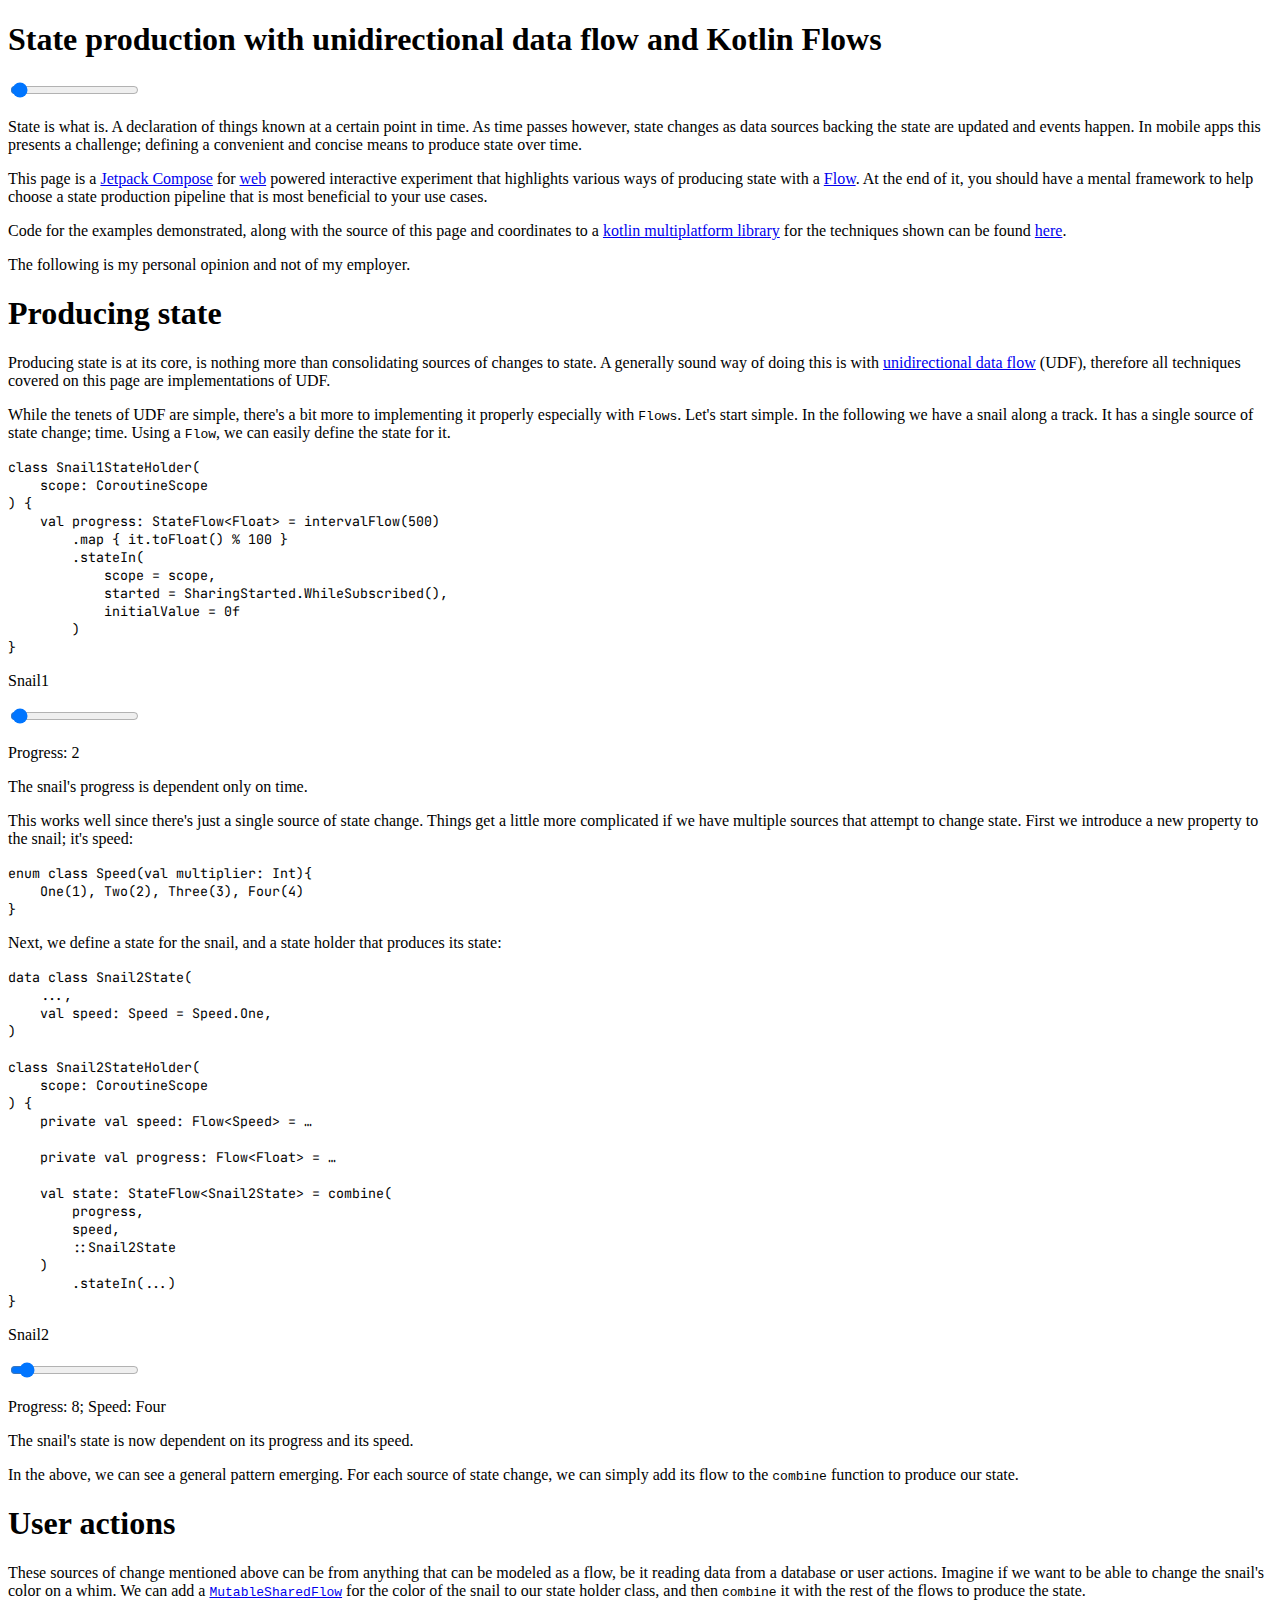
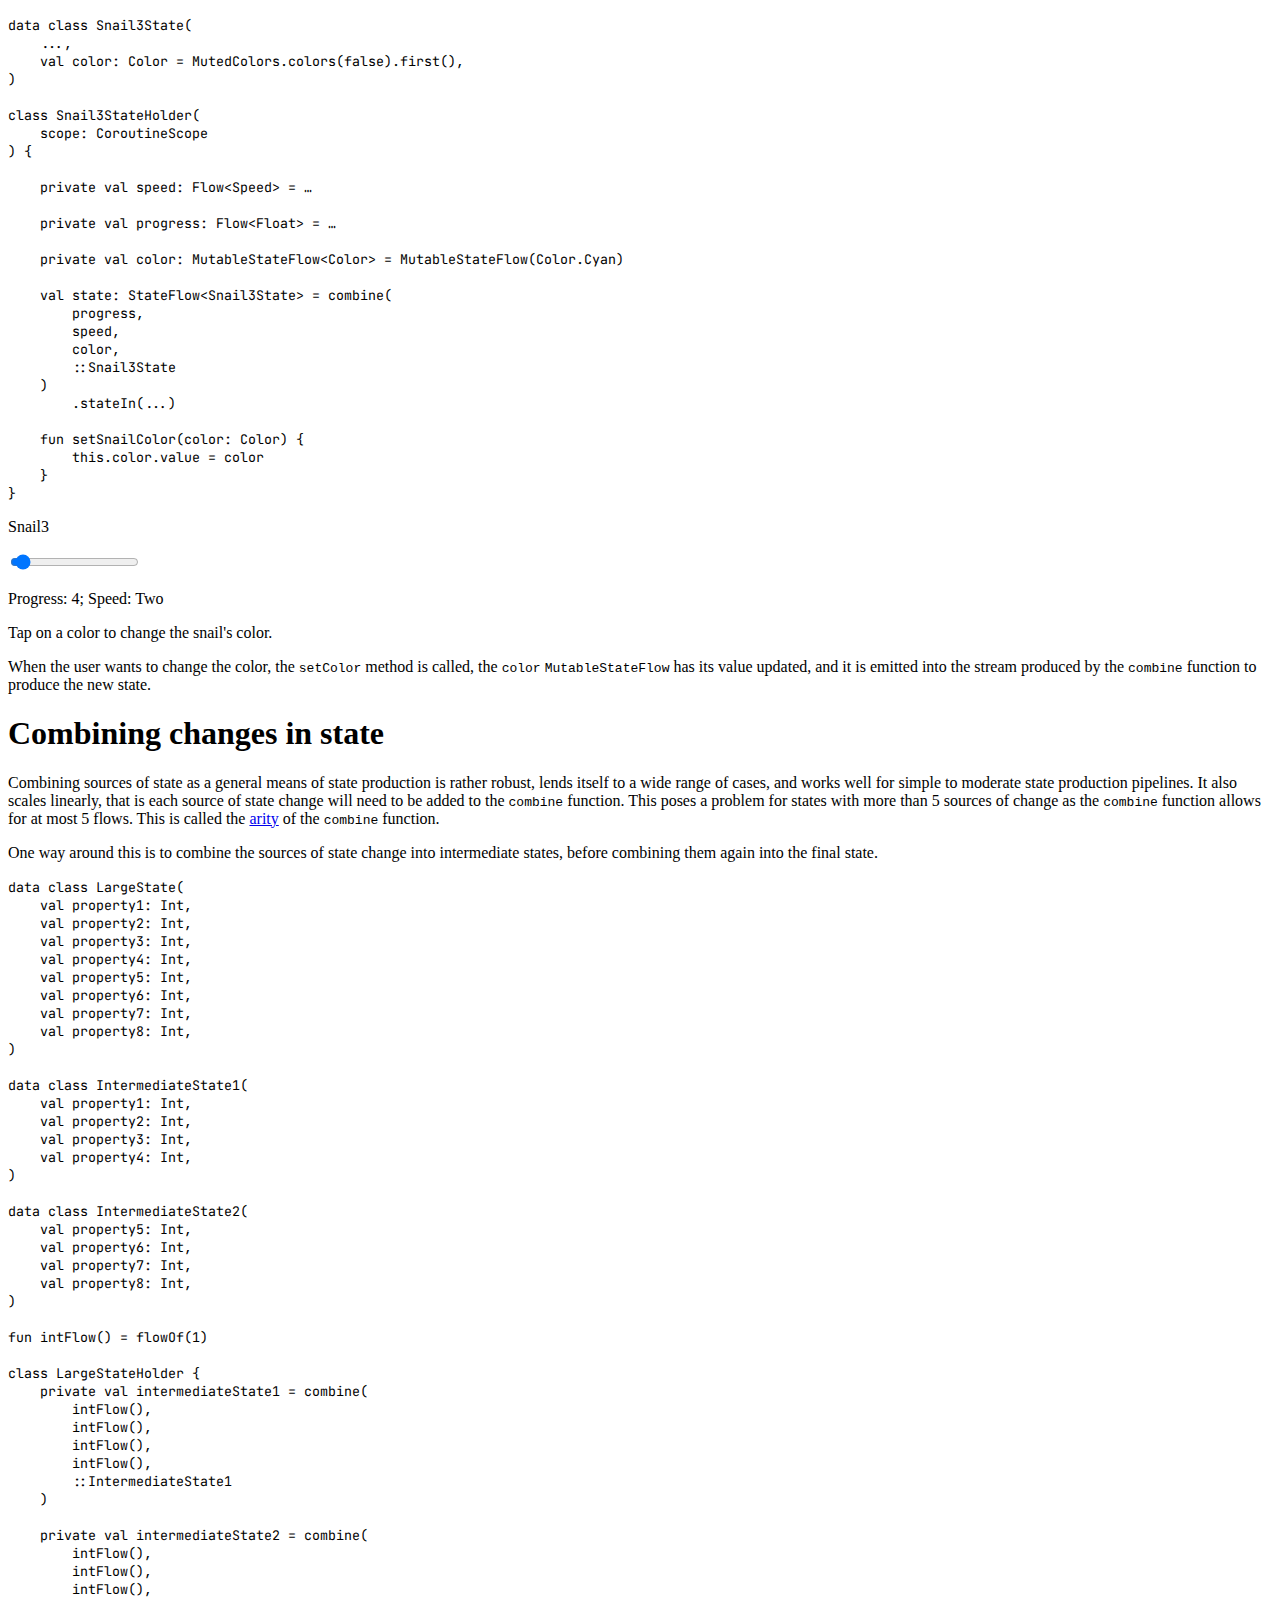
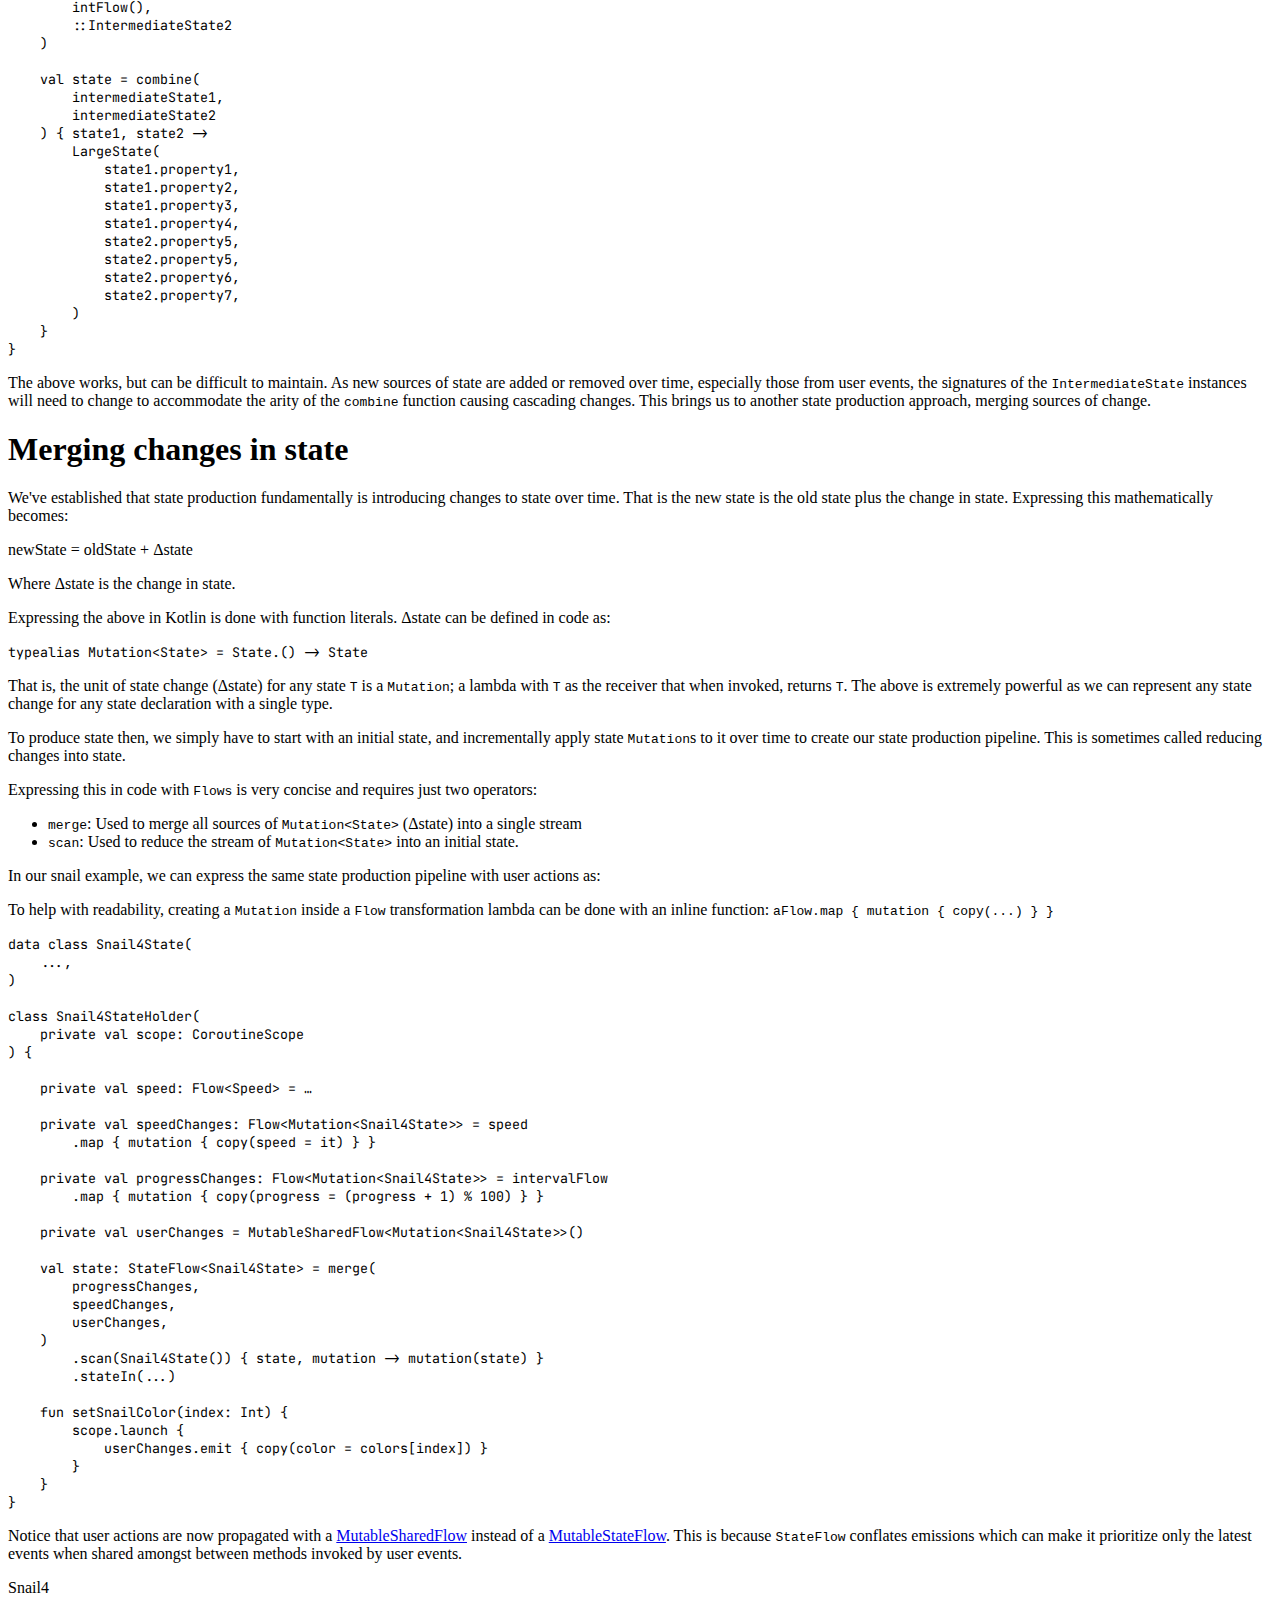
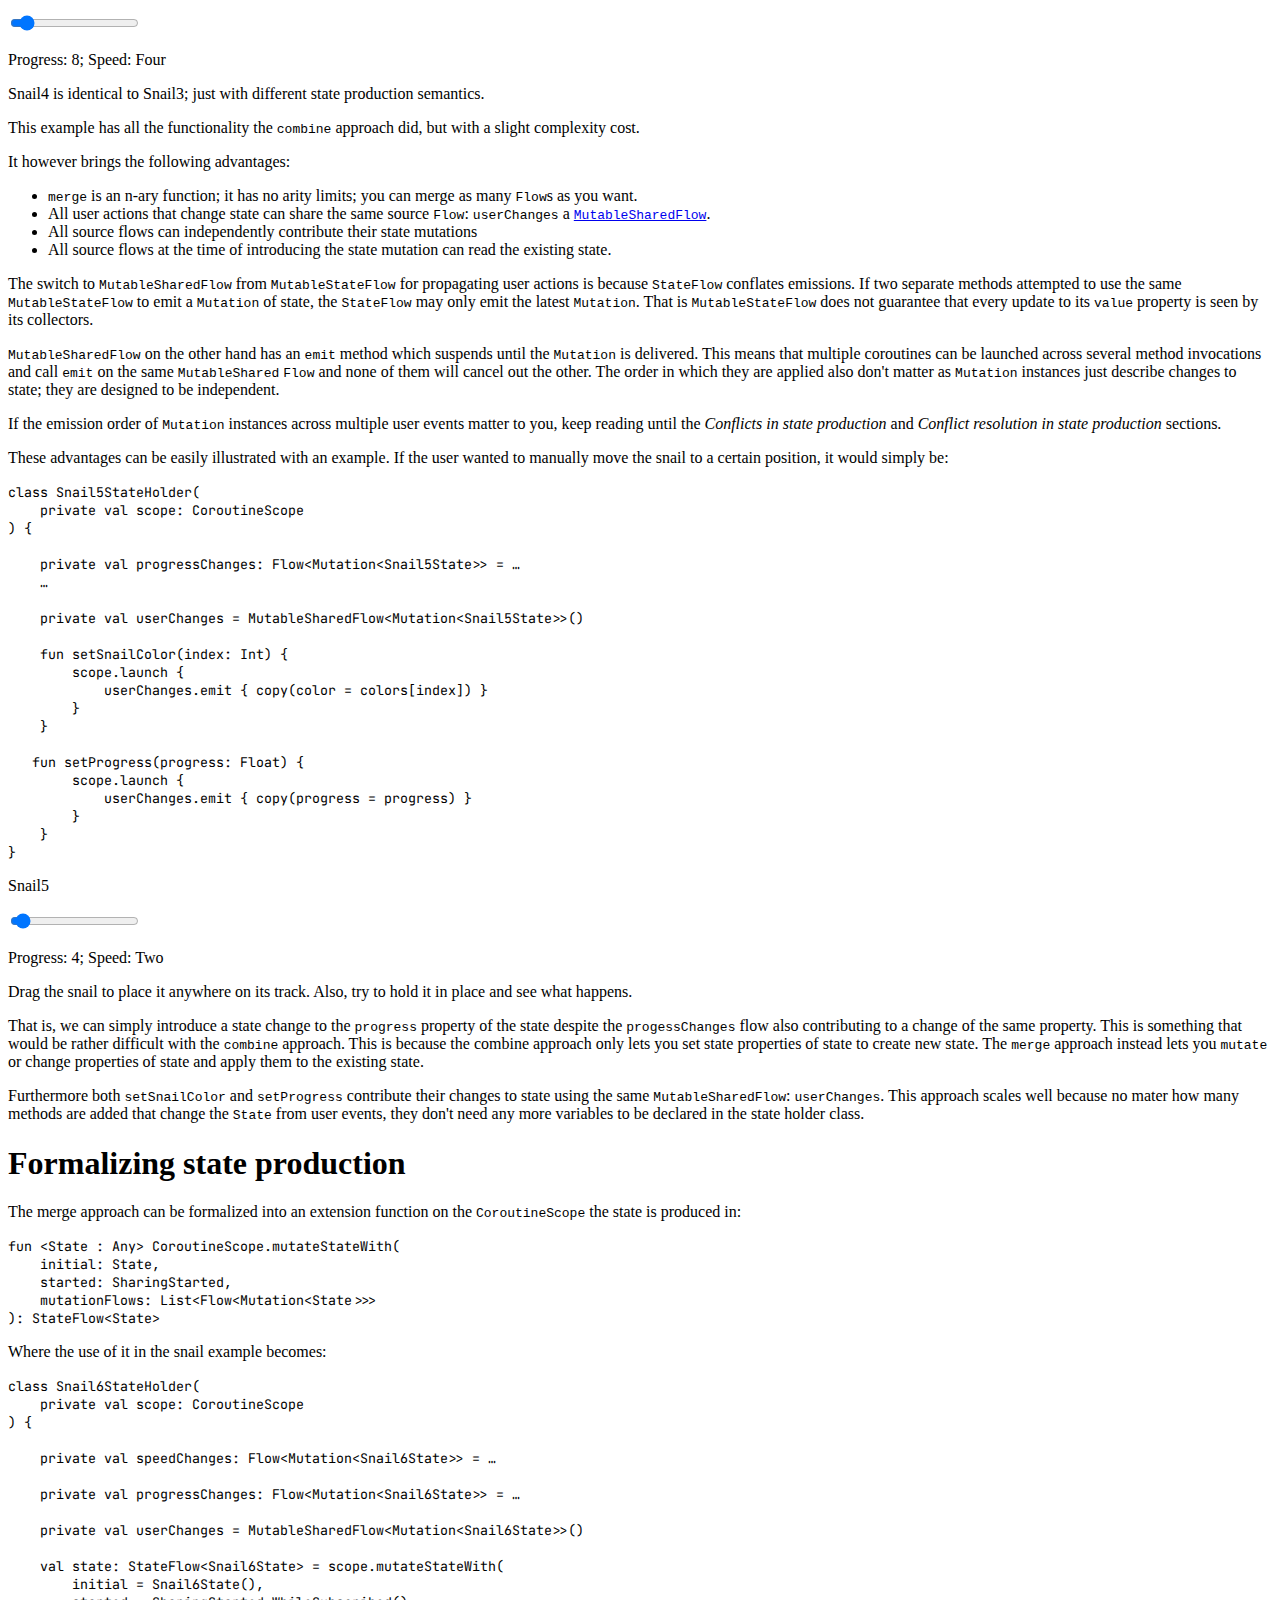
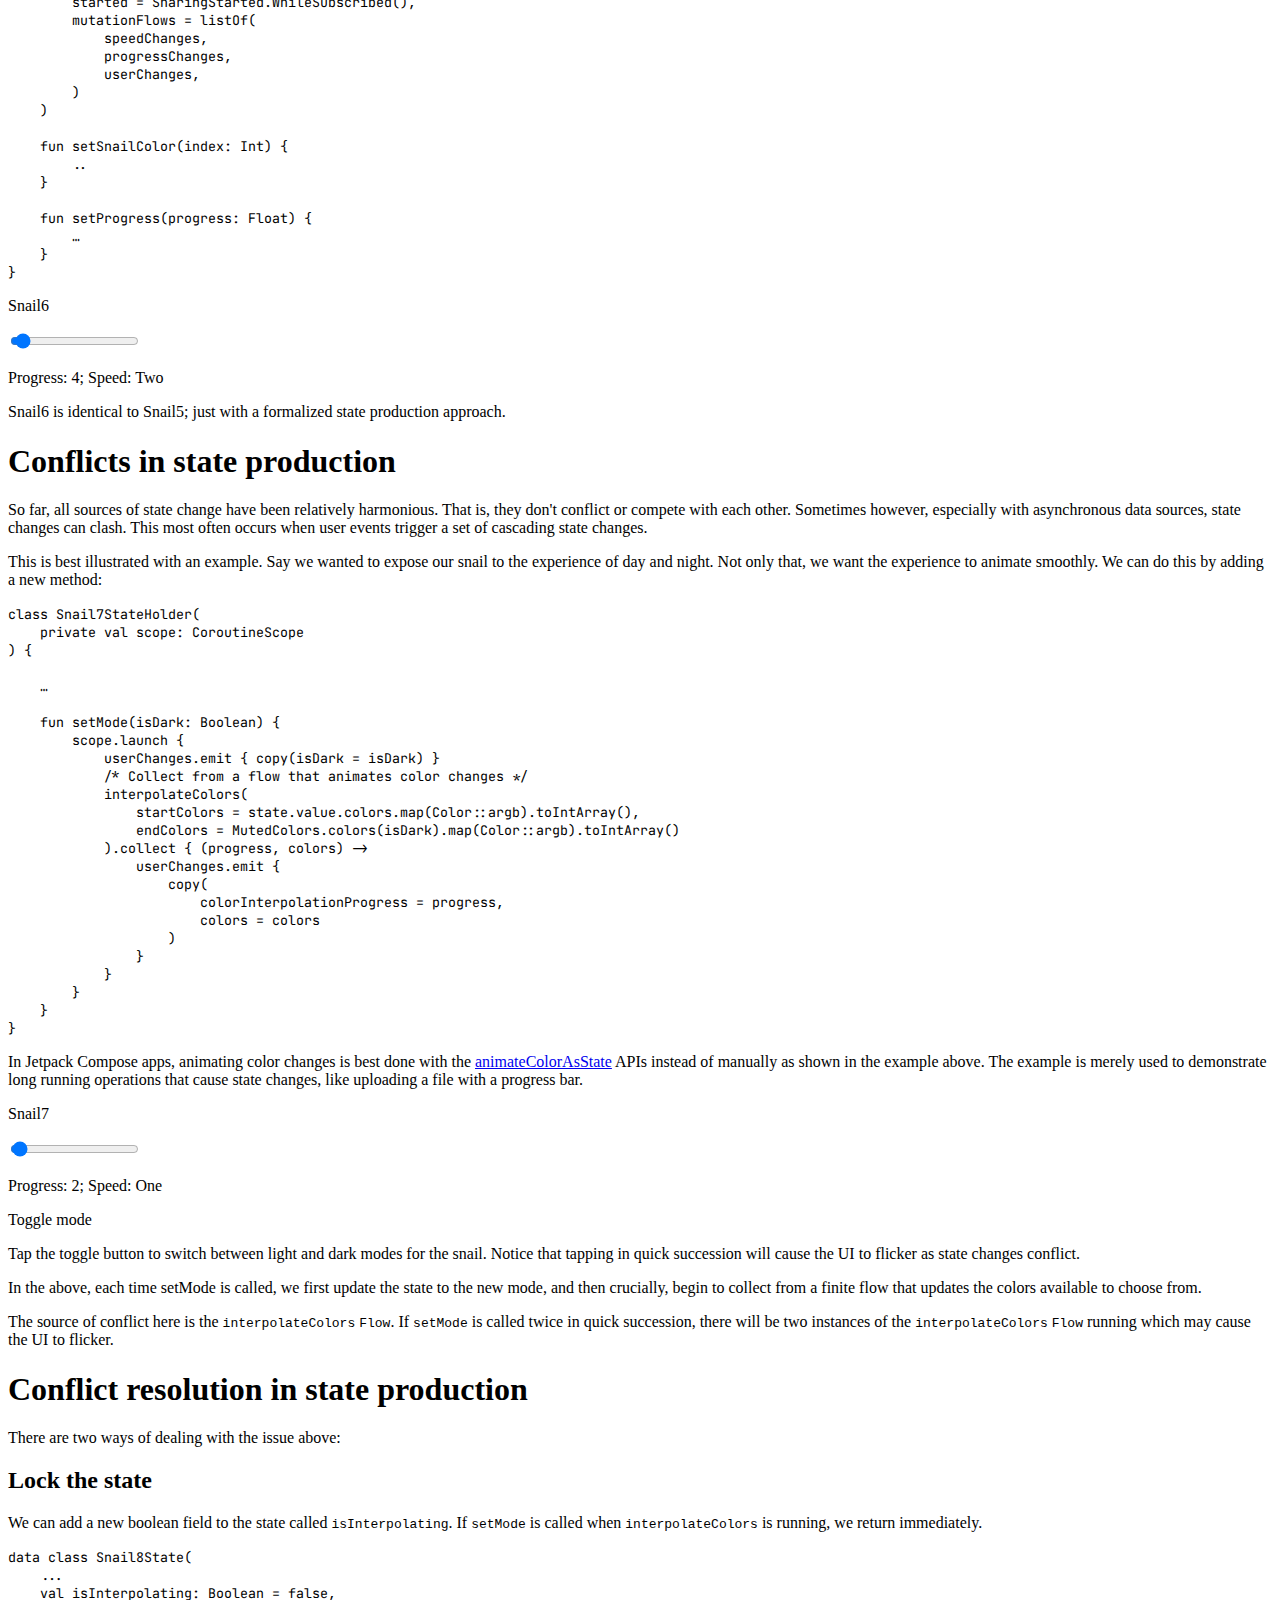
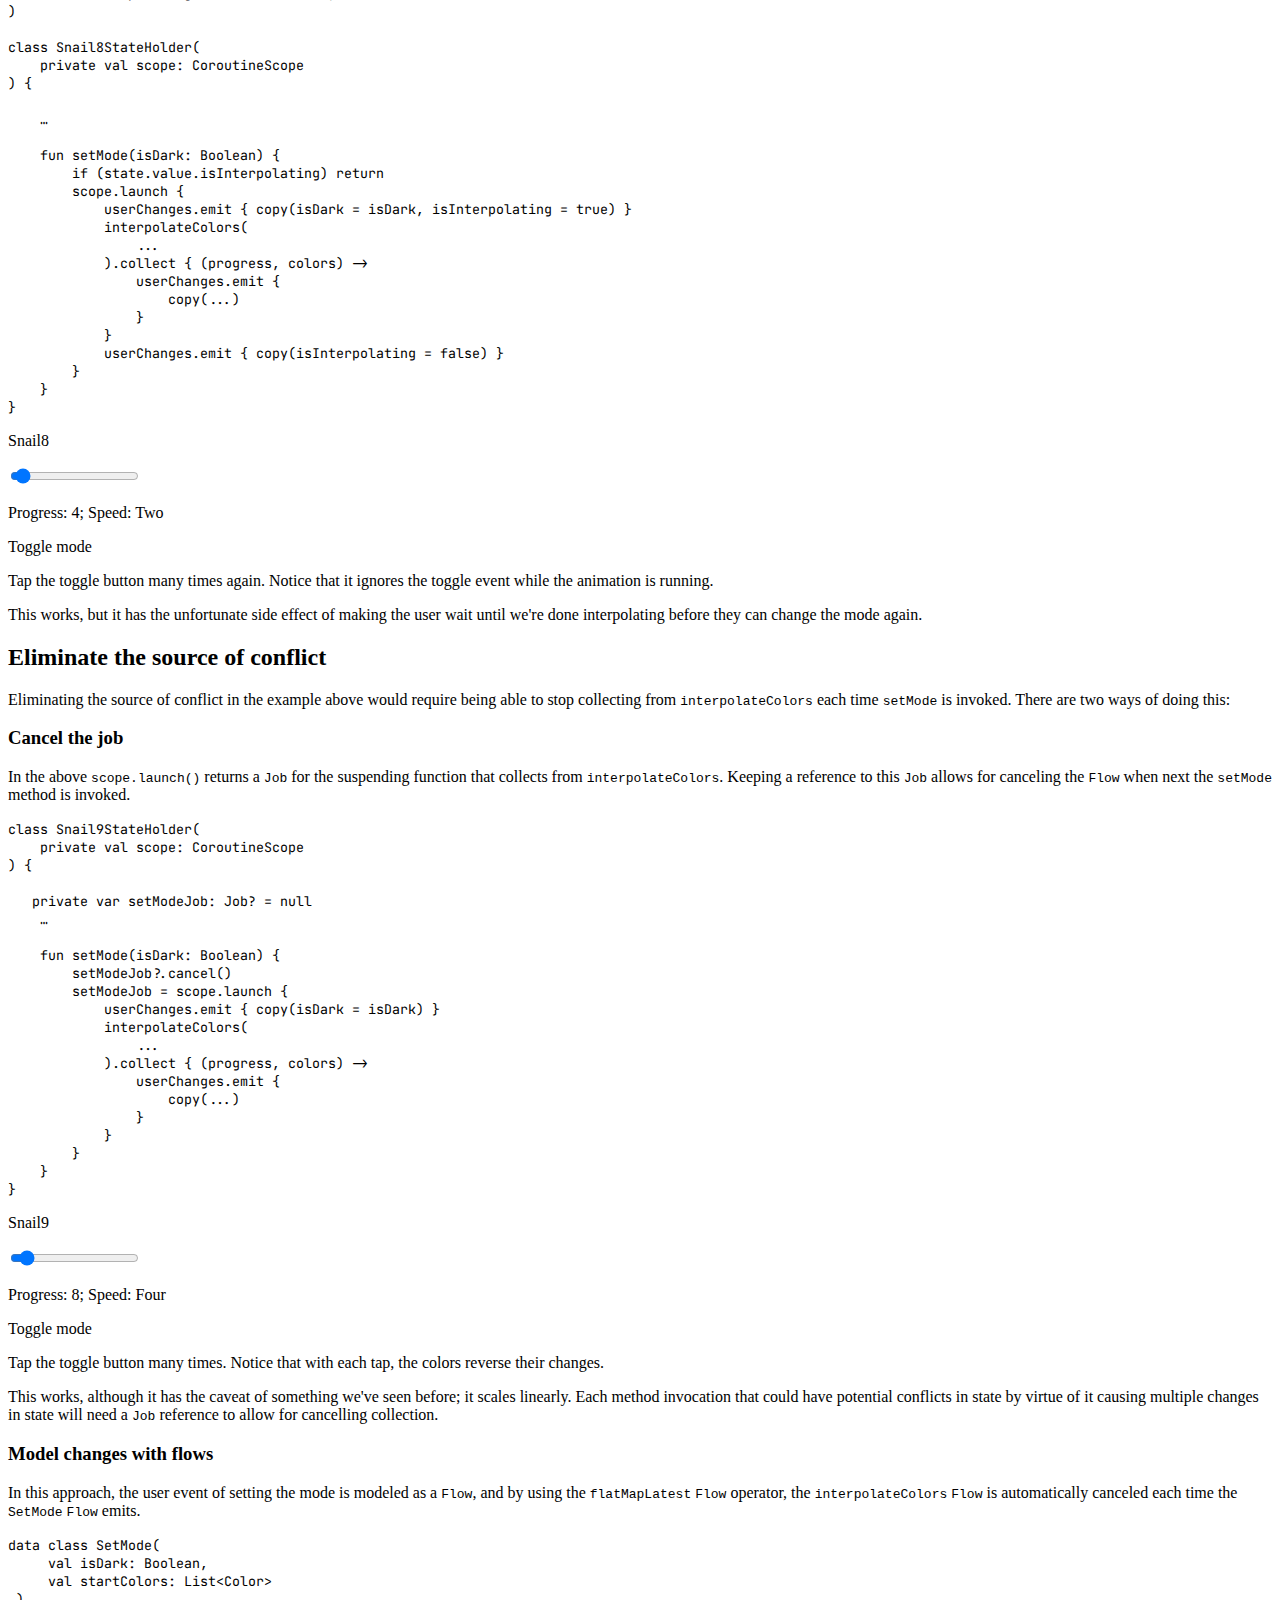
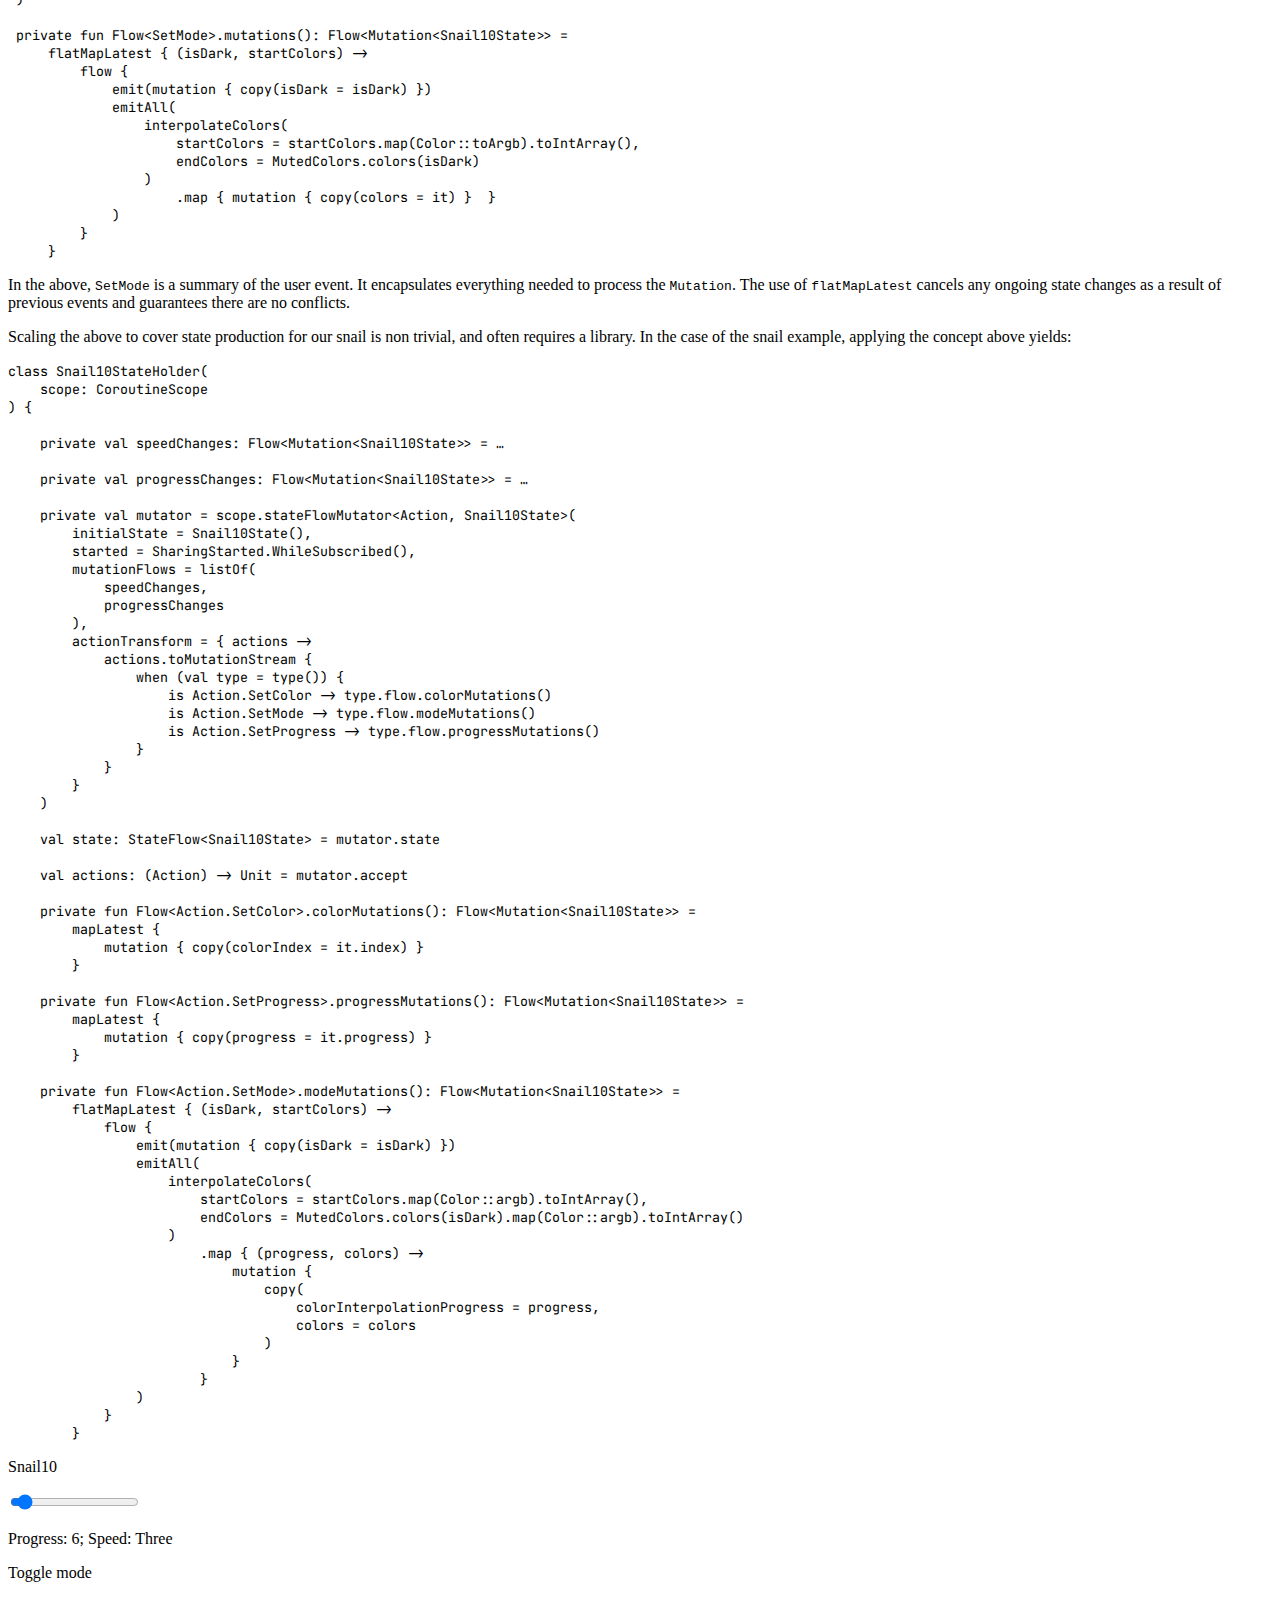
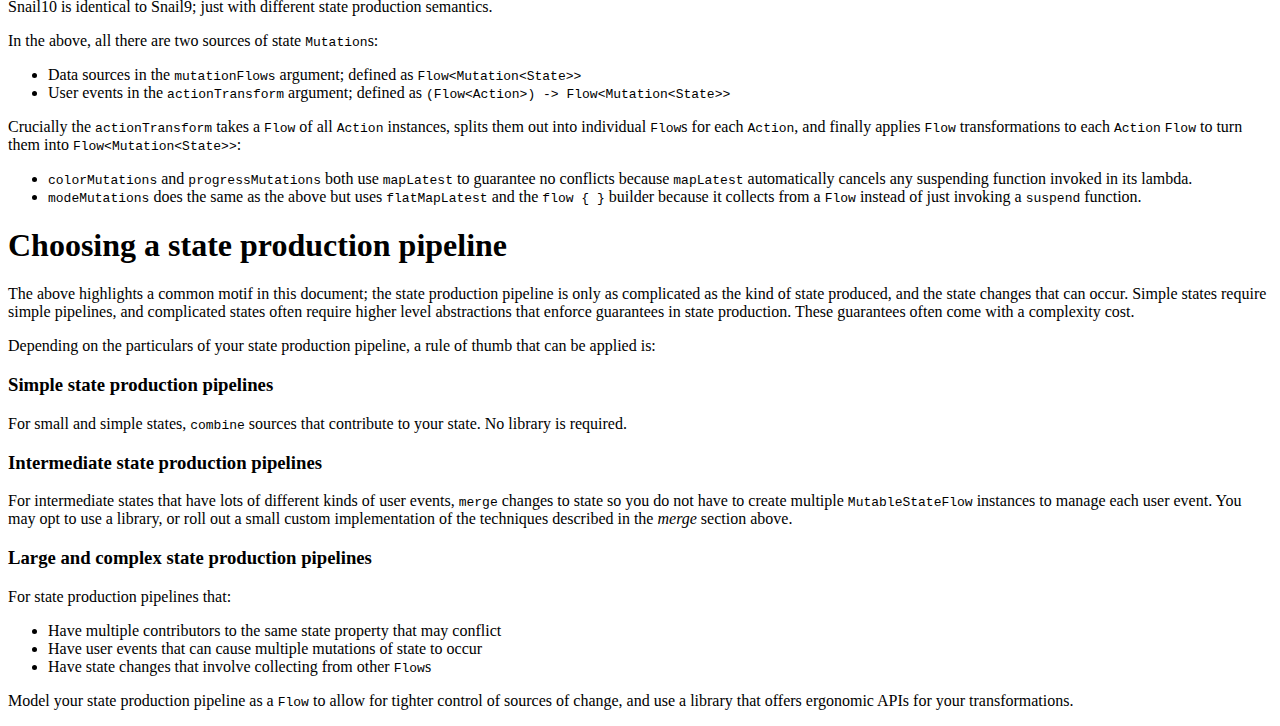
==== docs/index.html @ 6ddf858e "Doc and site updates" ====
<!--
  ~ Copyright 2021 Google LLC
  ~
  ~ Licensed under the Apache License, Version 2.0 (the "License");
  ~ you may not use this file except in compliance with the License.
  ~ You may obtain a copy of the License at
  ~
  ~     https://www.apache.org/licenses/LICENSE-2.0
  ~
  ~ Unless required by applicable law or agreed to in writing, software
  ~ distributed under the License is distributed on an "AS IS" BASIS,
  ~ WITHOUT WARRANTIES OR CONDITIONS OF ANY KIND, either express or implied.
  ~ See the License for the specific language governing permissions and
  ~ limitations under the License.
  -->

<!DOCTYPE html>
<html lang="en">
<head>
    <meta charset="UTF-8">
    <title>State production with unidirectional data flow and Kotlin Flows</title>
    <link rel="icon" href="favicon.ico" />
    <link rel="icon" type="image/png" sizes="32x32" href="favicon-32x32.png">
    <link rel="icon" type="image/png" sizes="16x16" href="favicon-16x16.png">
    <link rel="apple-touch-icon" href="apple-touch-icon.png" />
    <link rel="manifest" href="manifest.json" />
    <meta name="viewport" content="width=800">
    <link href="styles.css" rel="stylesheet" type="text/css"/>
    <link href="hljs.css" rel="stylesheet">
    <link href="https://fonts.gstatic.com" rel="preconnect">
    <link href="https://fonts.googleapis.com/css2?family=JetBrains+Mono&display=swap" rel="stylesheet">
    <link href="https://fonts.googleapis.com/css?family=Muli:300,400,500" rel="stylesheet">
    <script async src="https://www.googletagmanager.com/gtag/js?id=G-9Q45NCPKF6"></script>
    <script>
        window.dataLayer = window.dataLayer || [];
        function gtag(){dataLayer.push(arguments);}
        gtag('js', new Date());

        gtag('config', 'G-9Q45NCPKF6');
    </script>
</head>
<body>
<div id="root">
    <div id="container"></div>
</div>
</body>
<script src="demo.js"></script>
</html>
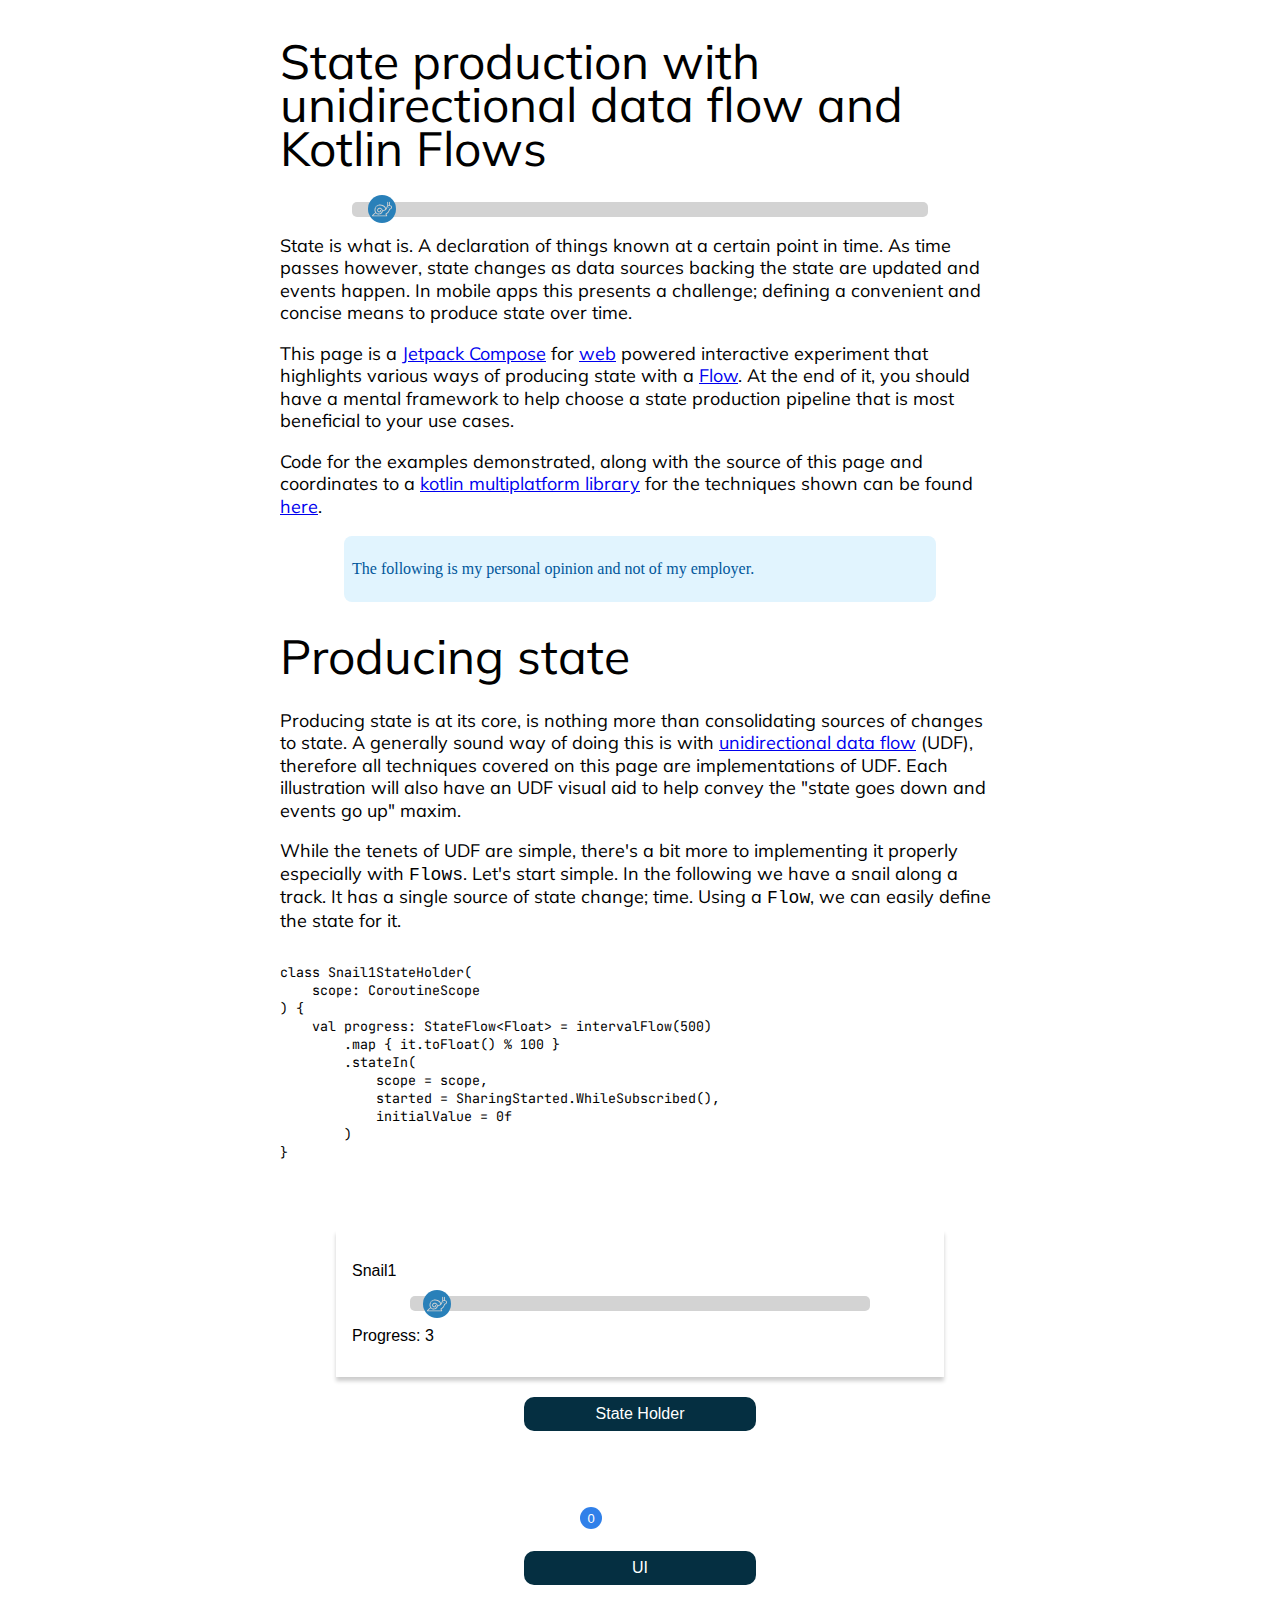
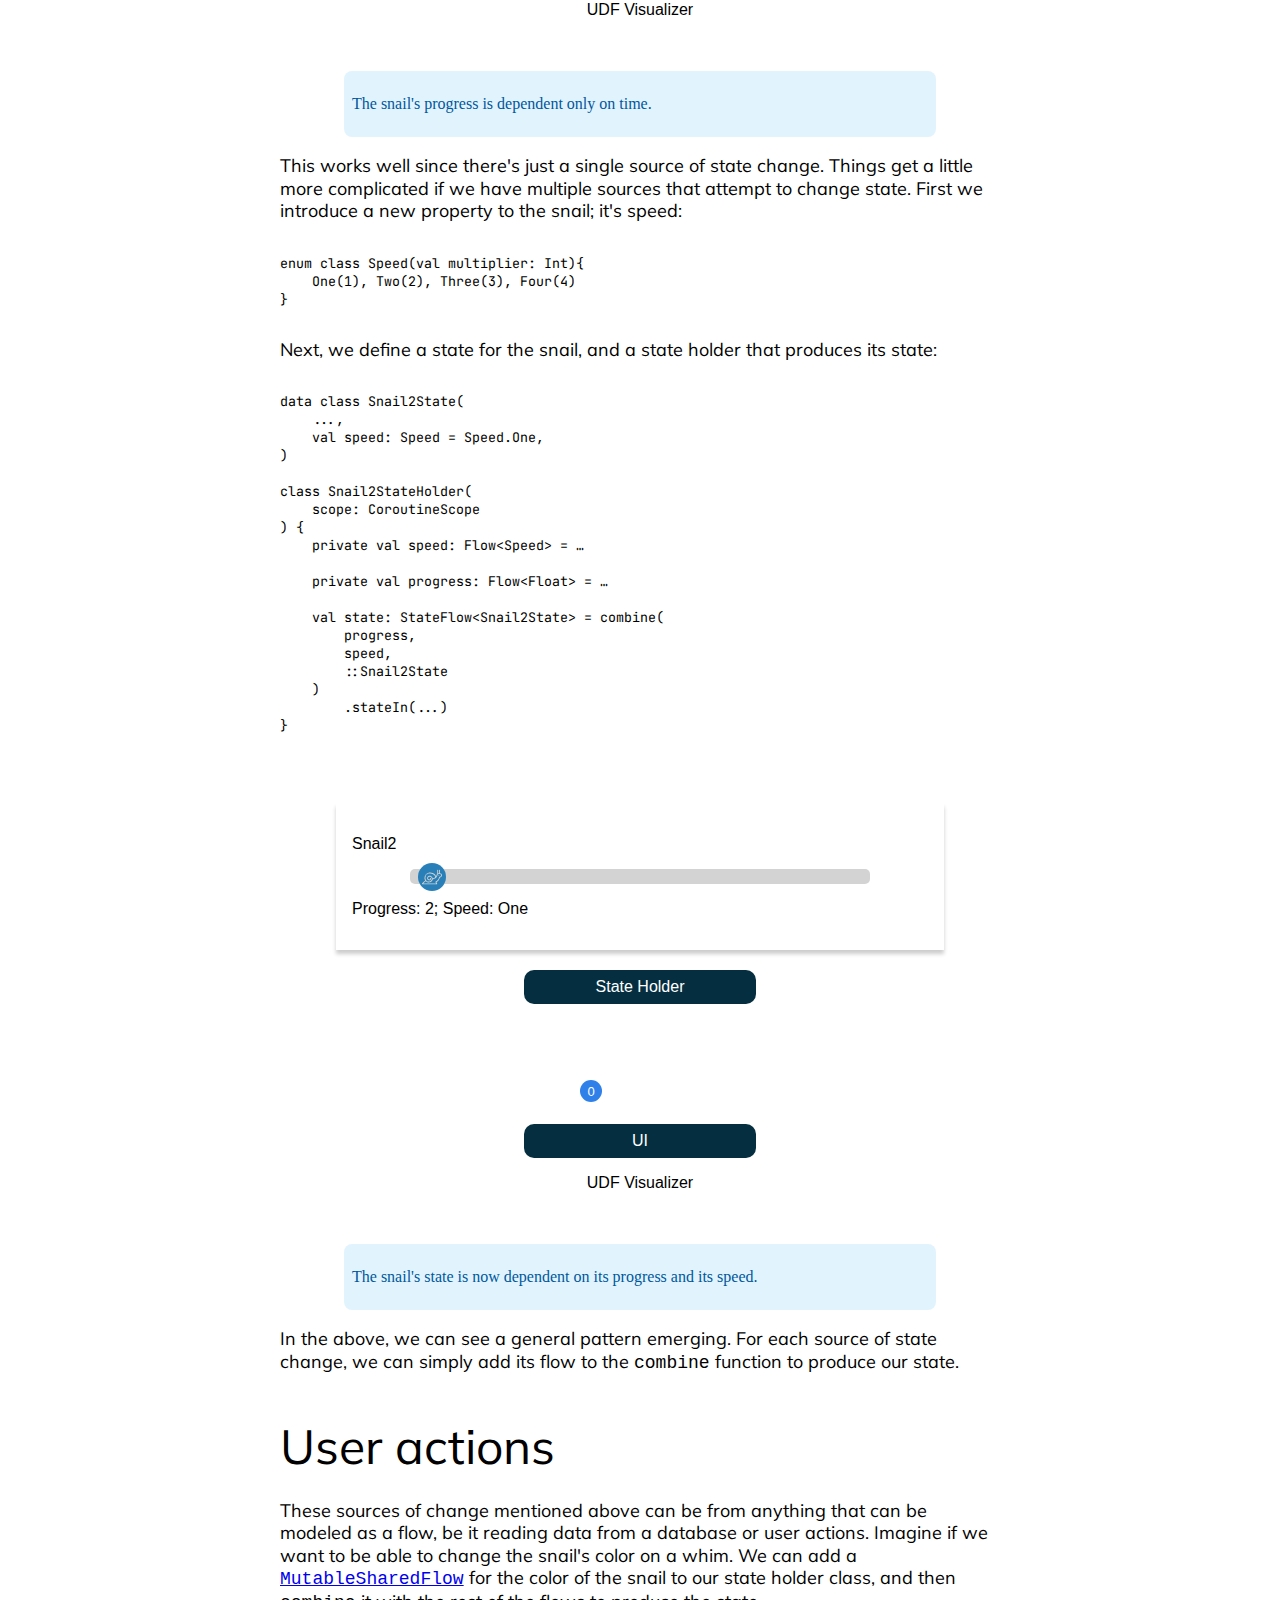
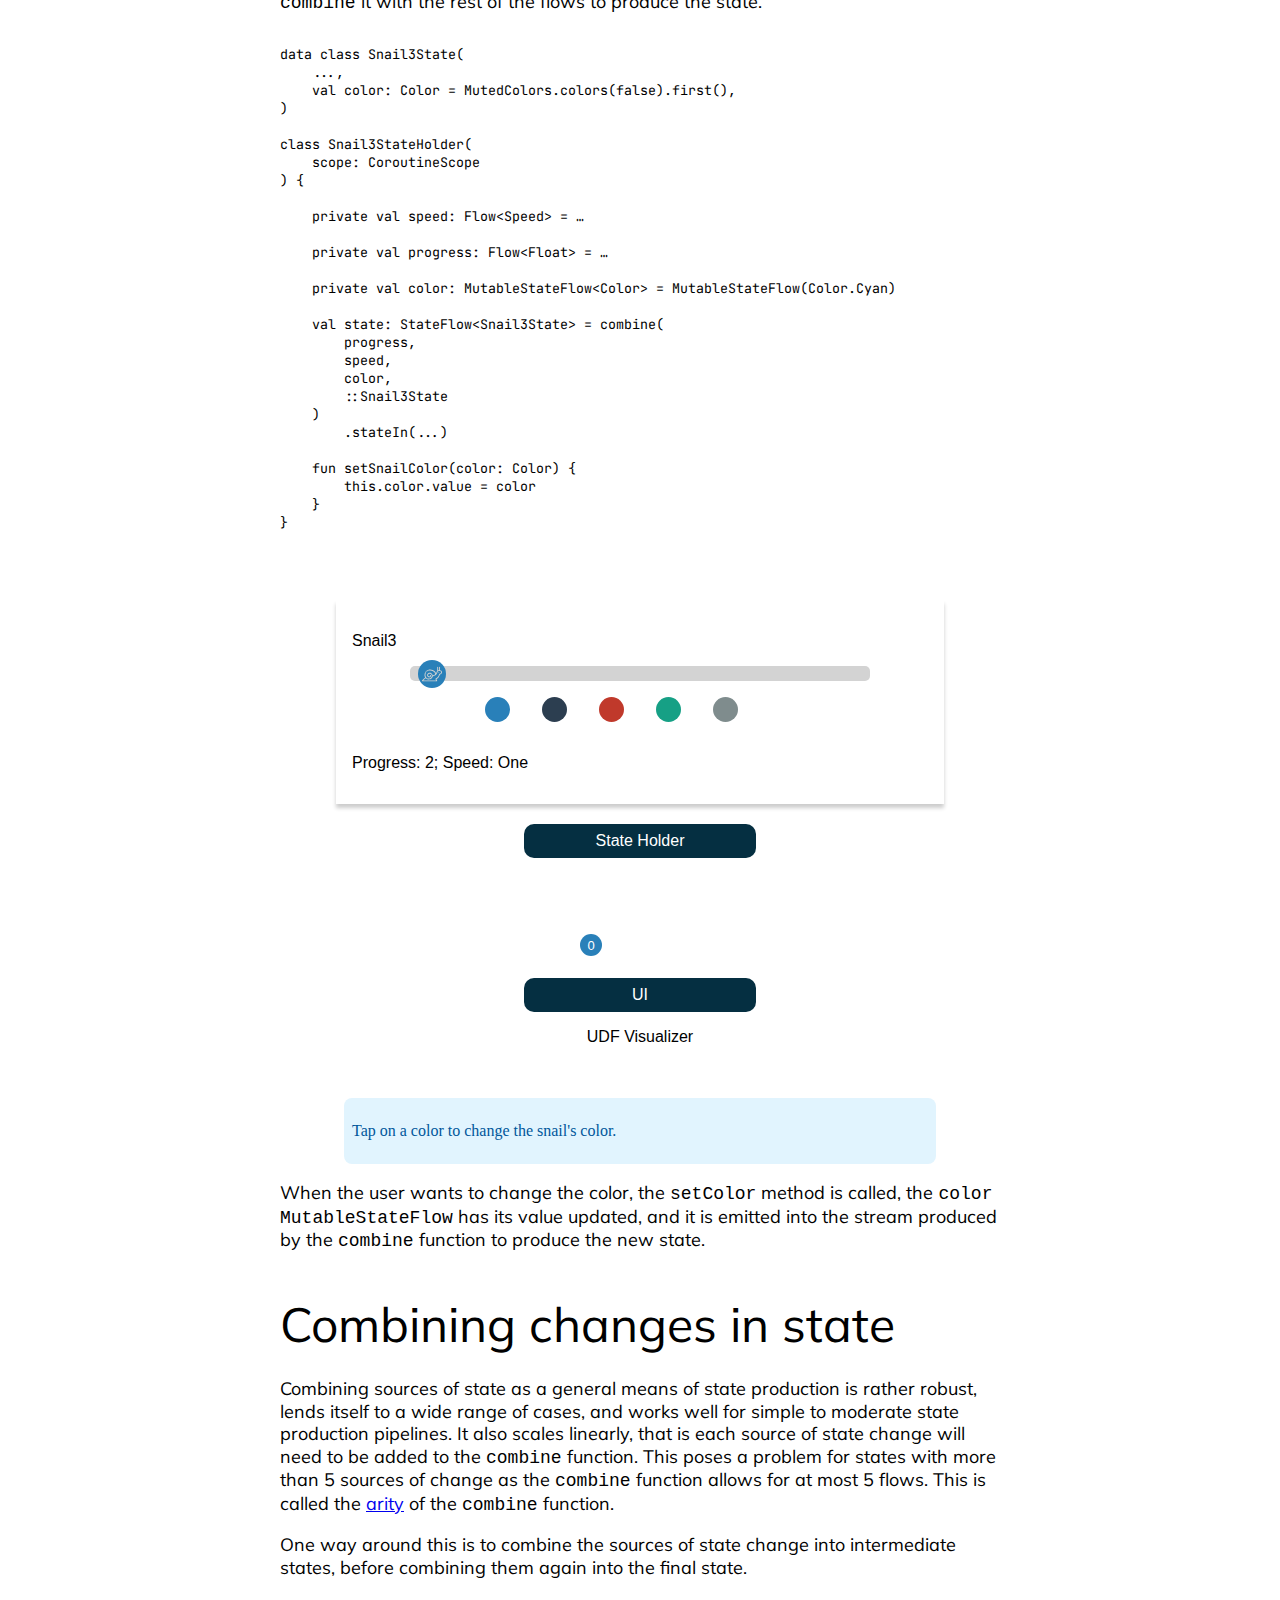
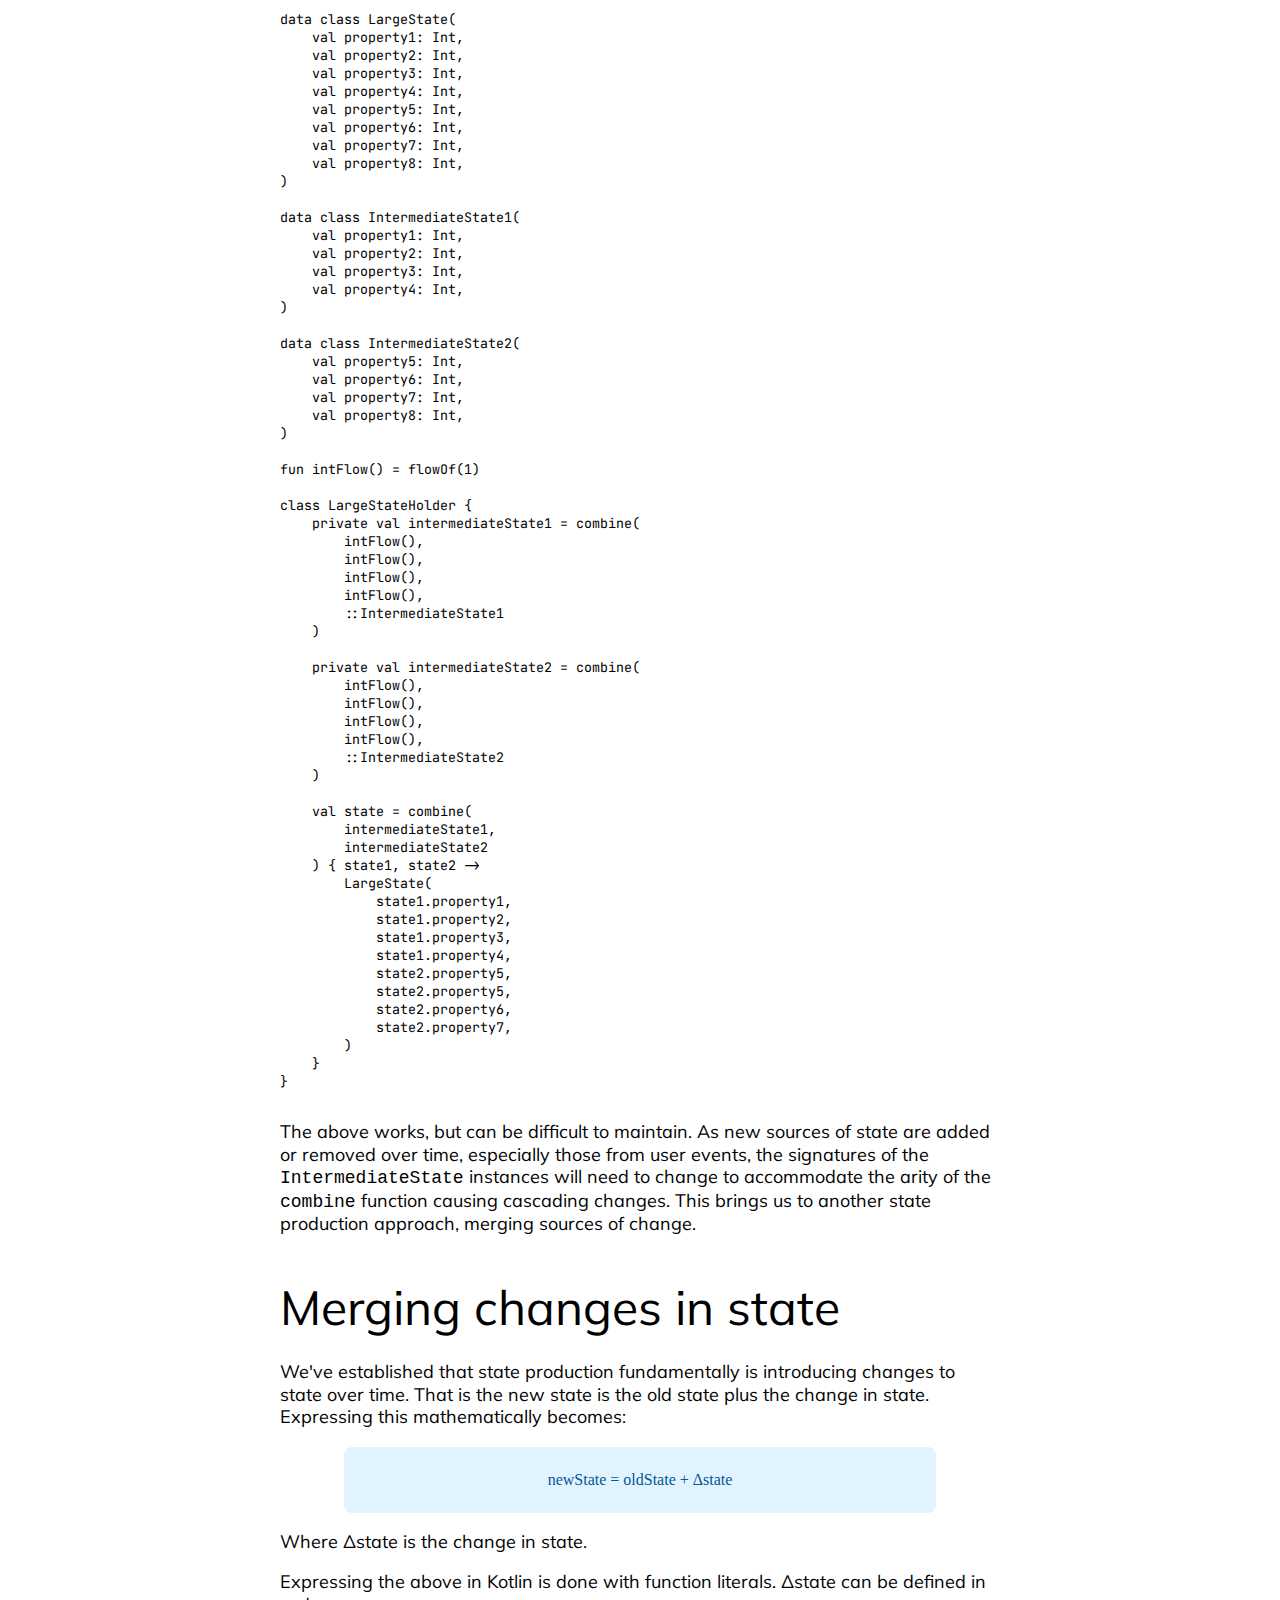
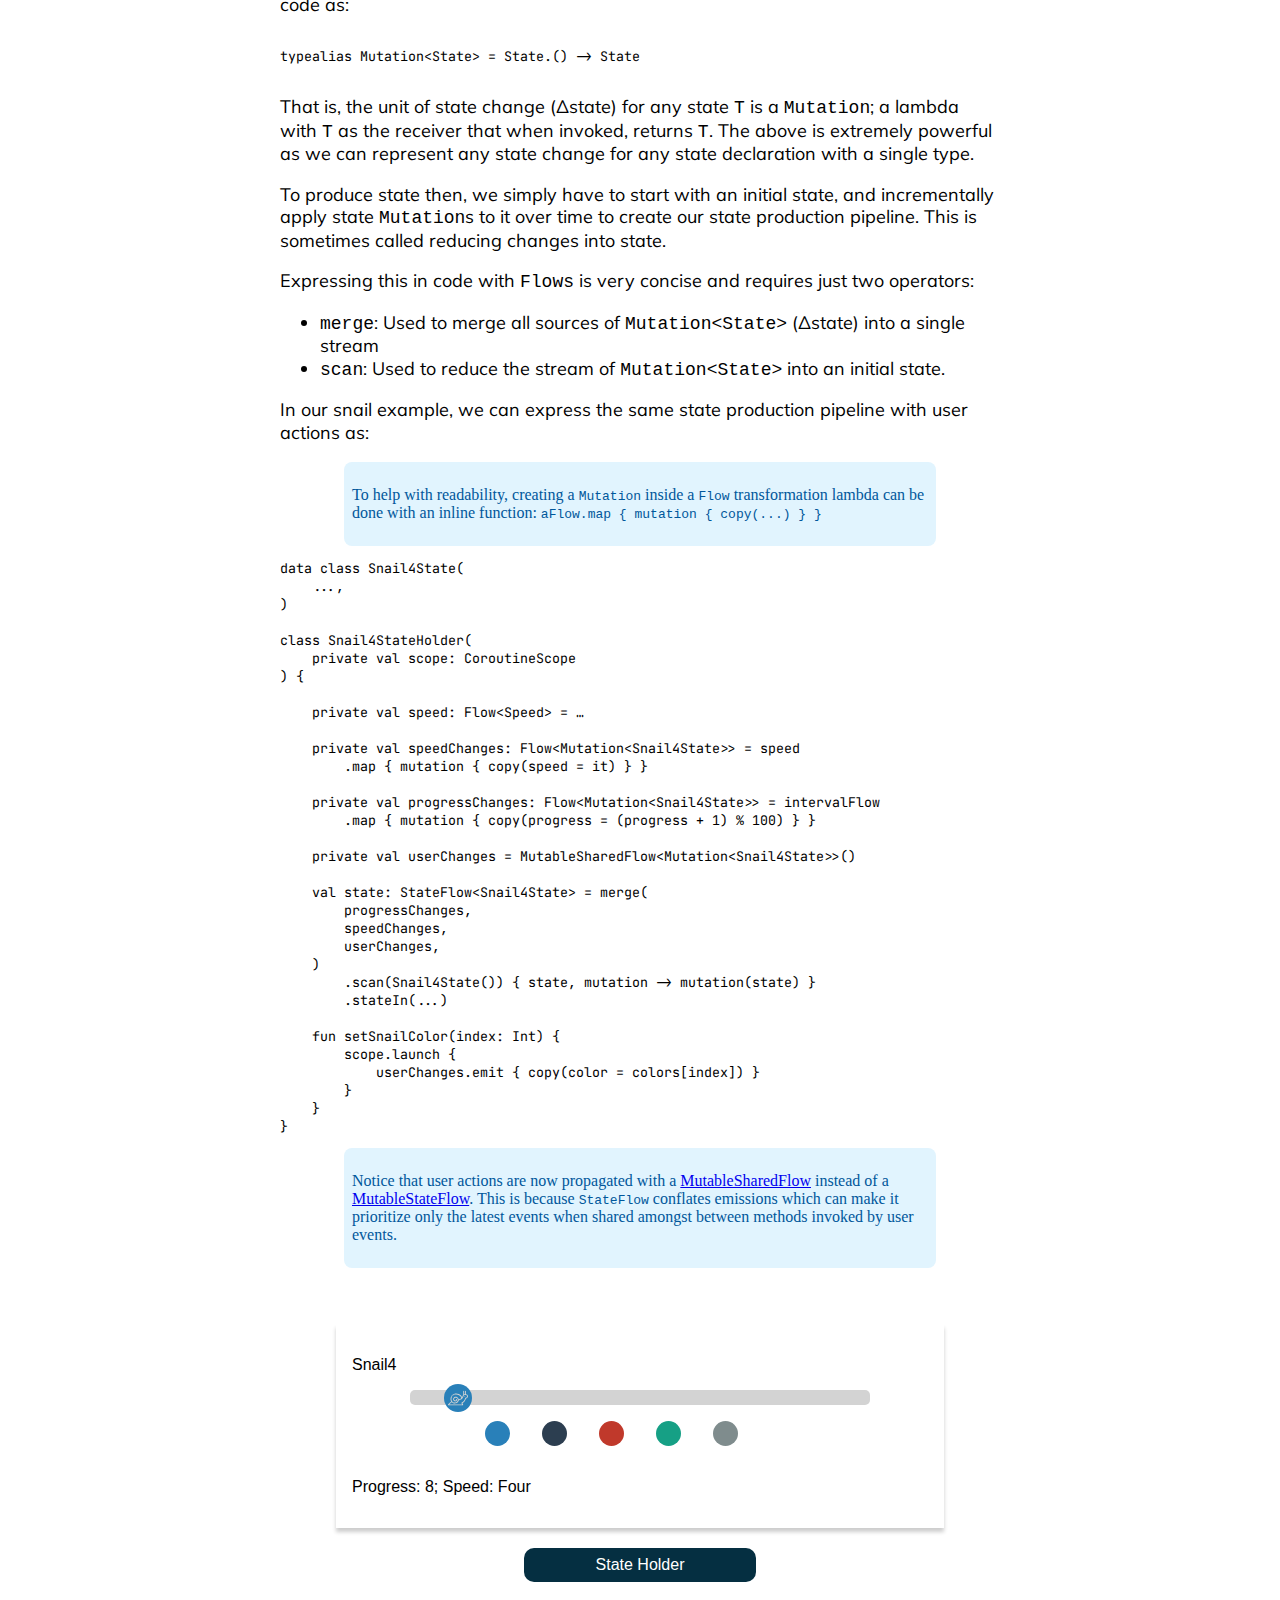
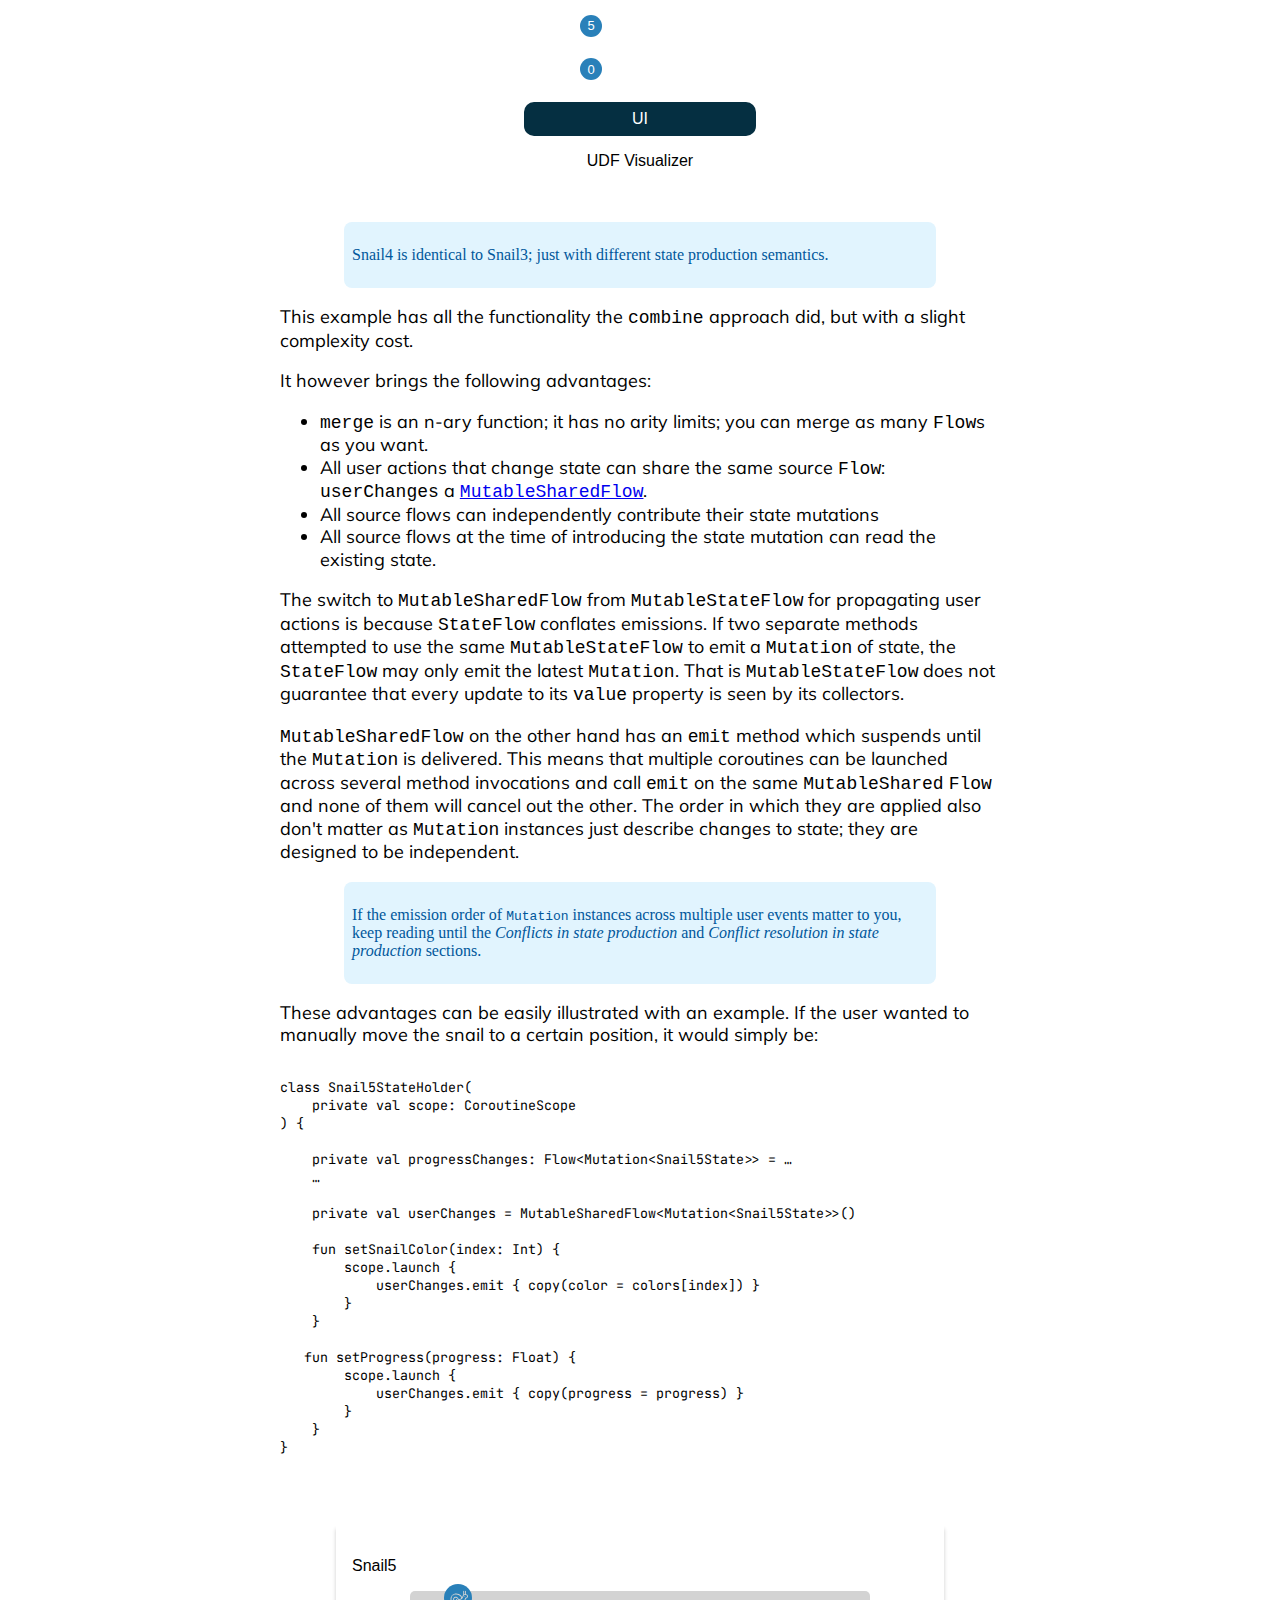
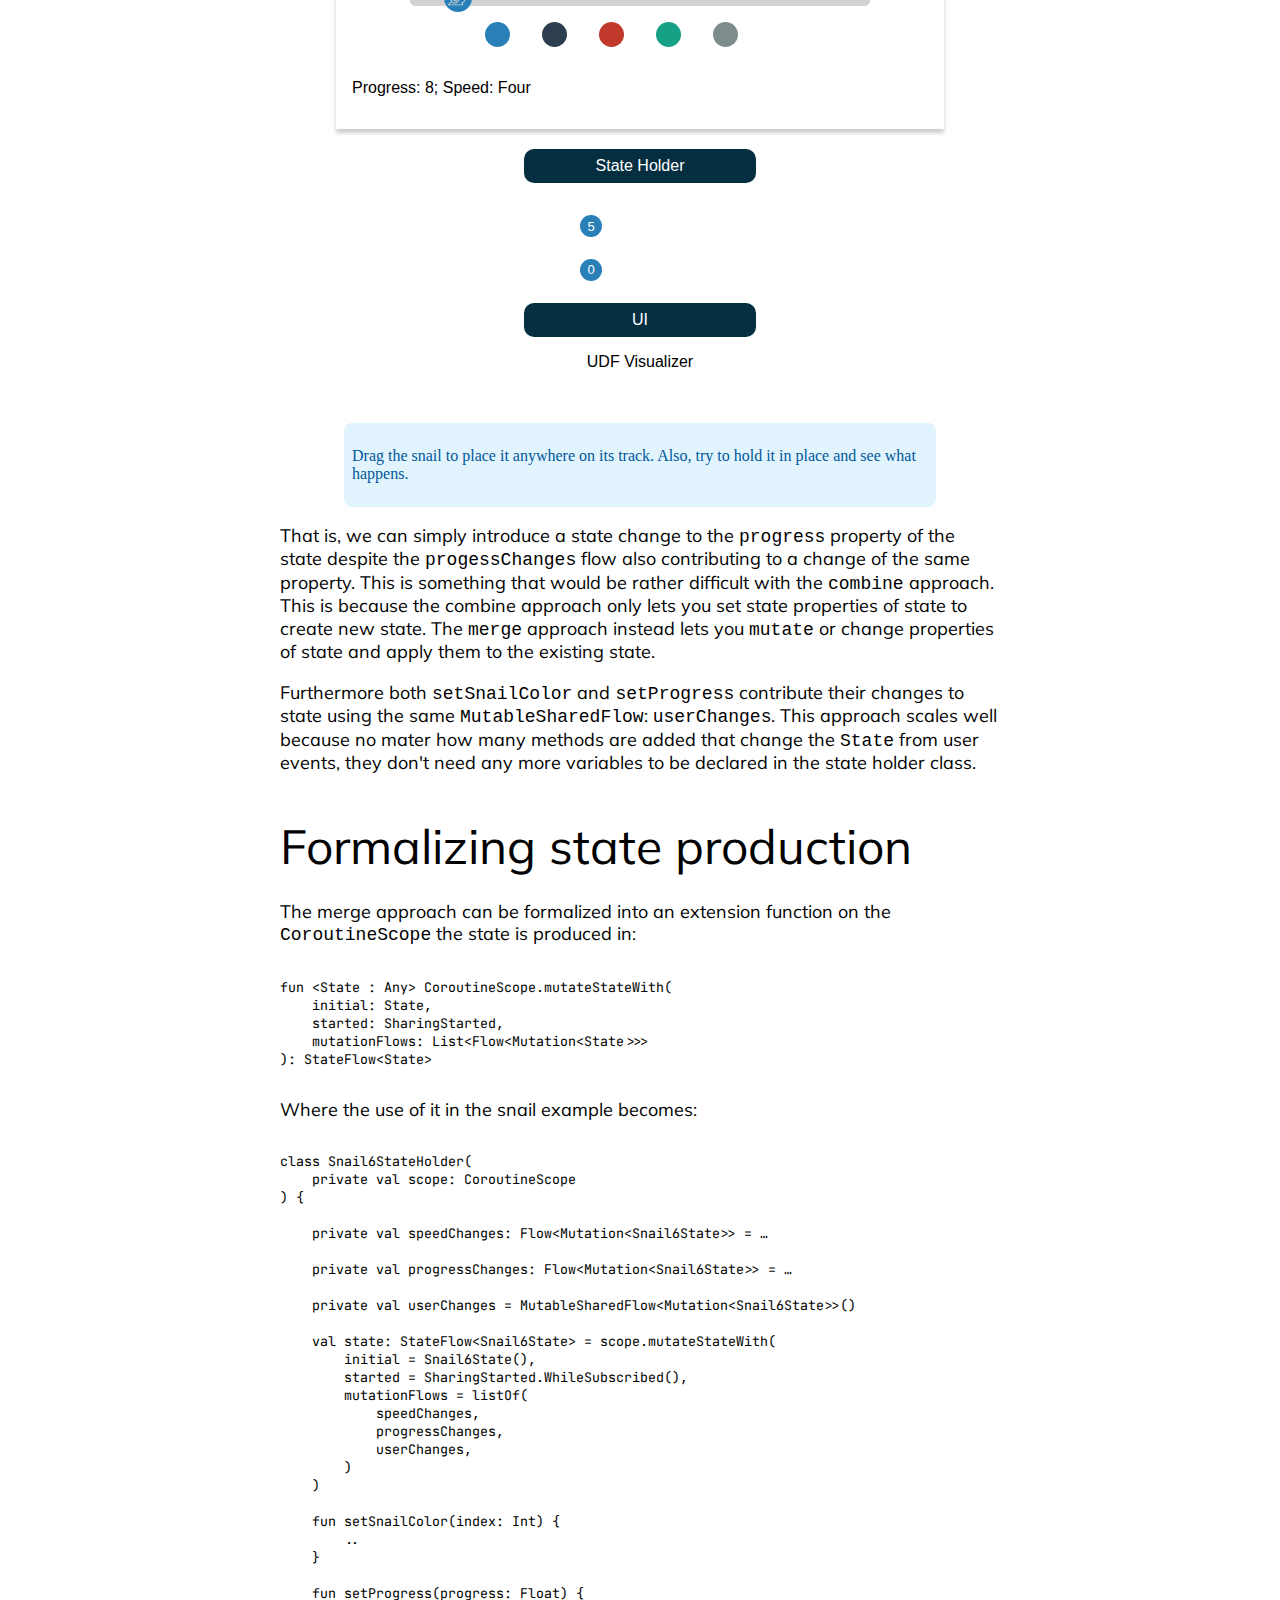
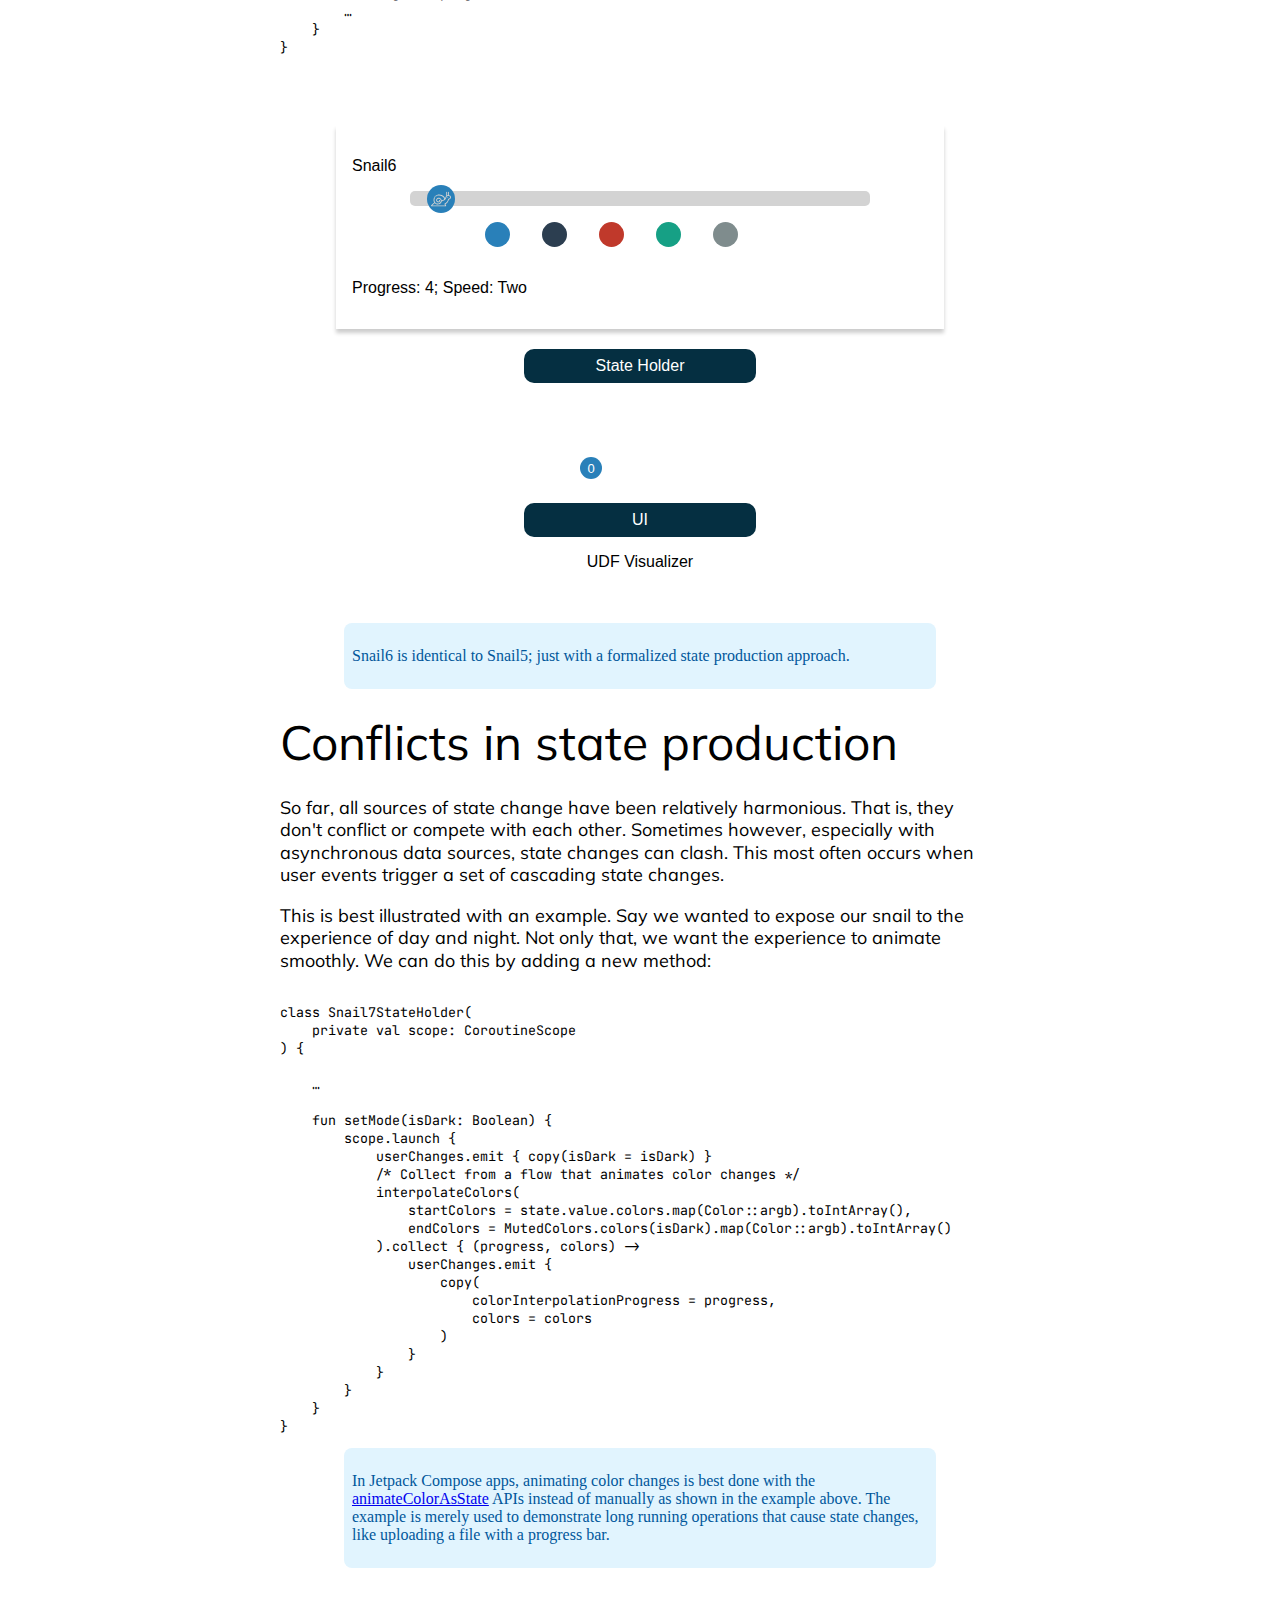
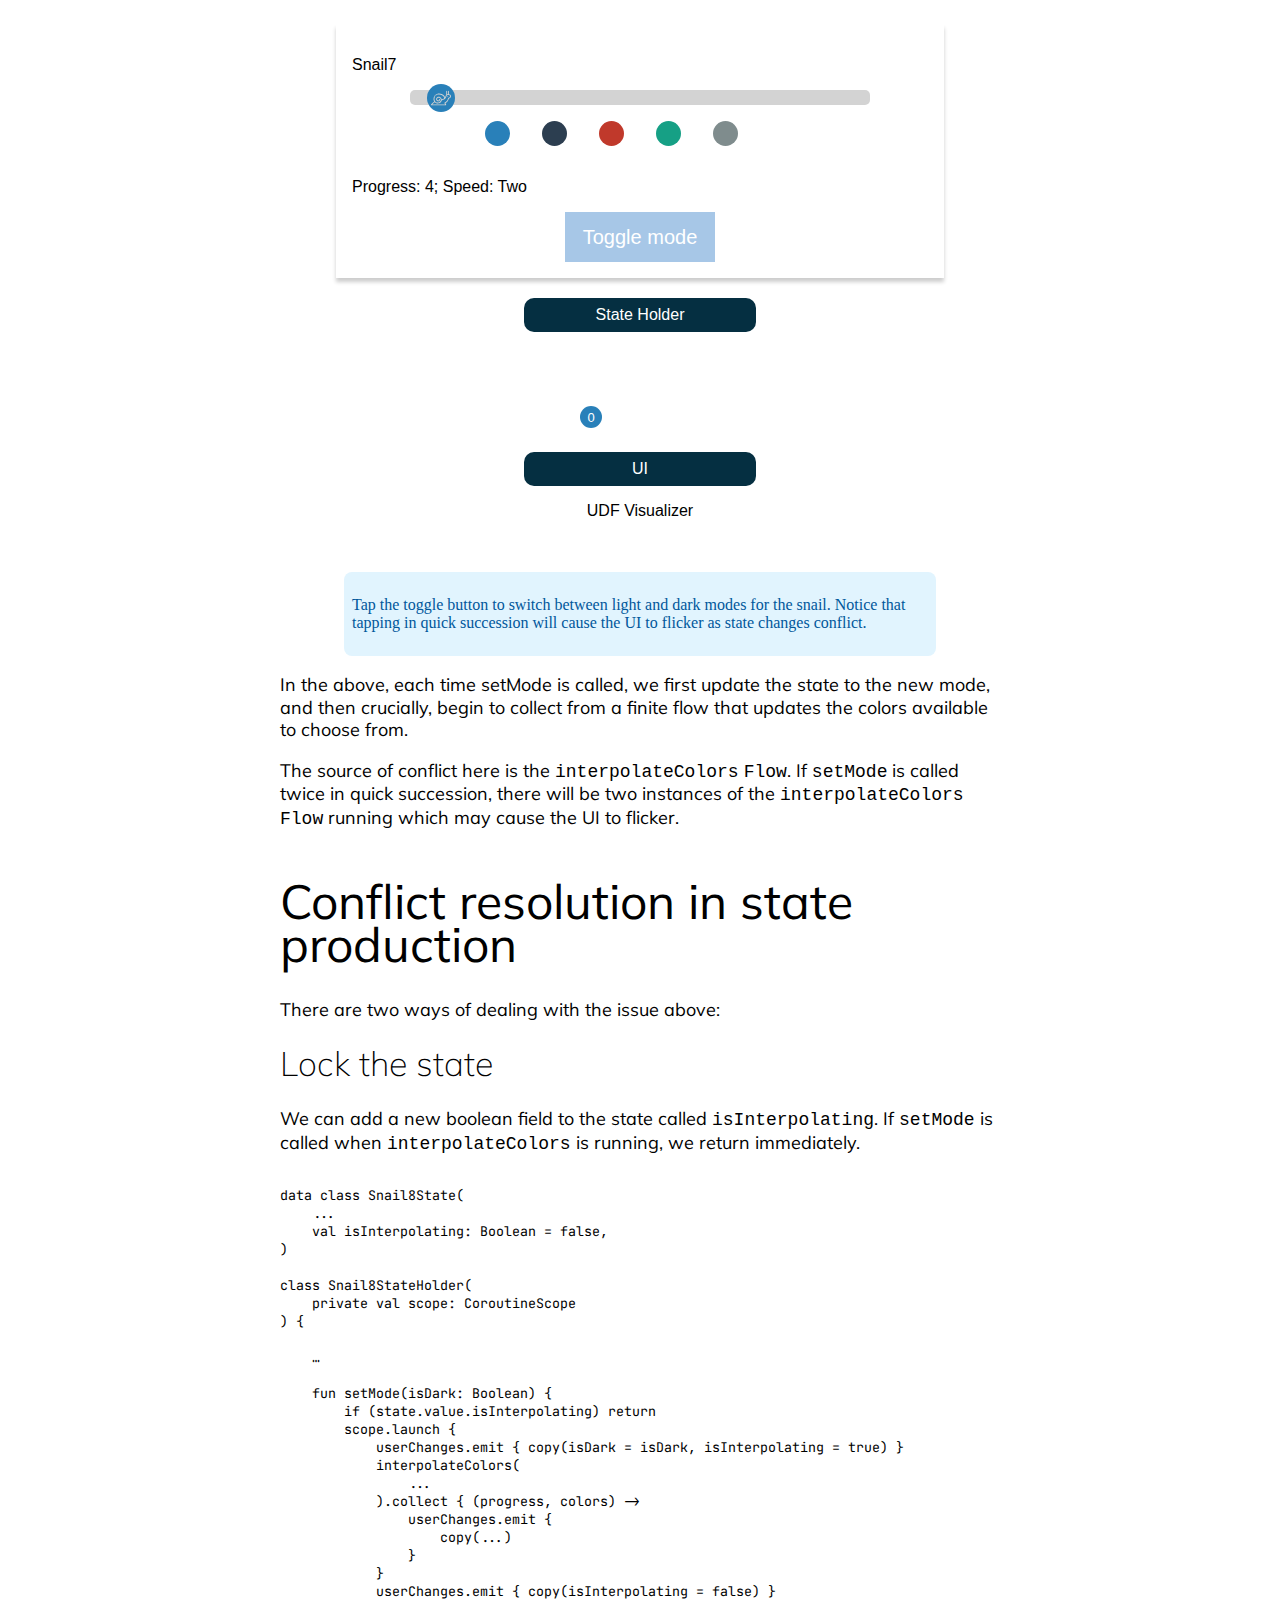
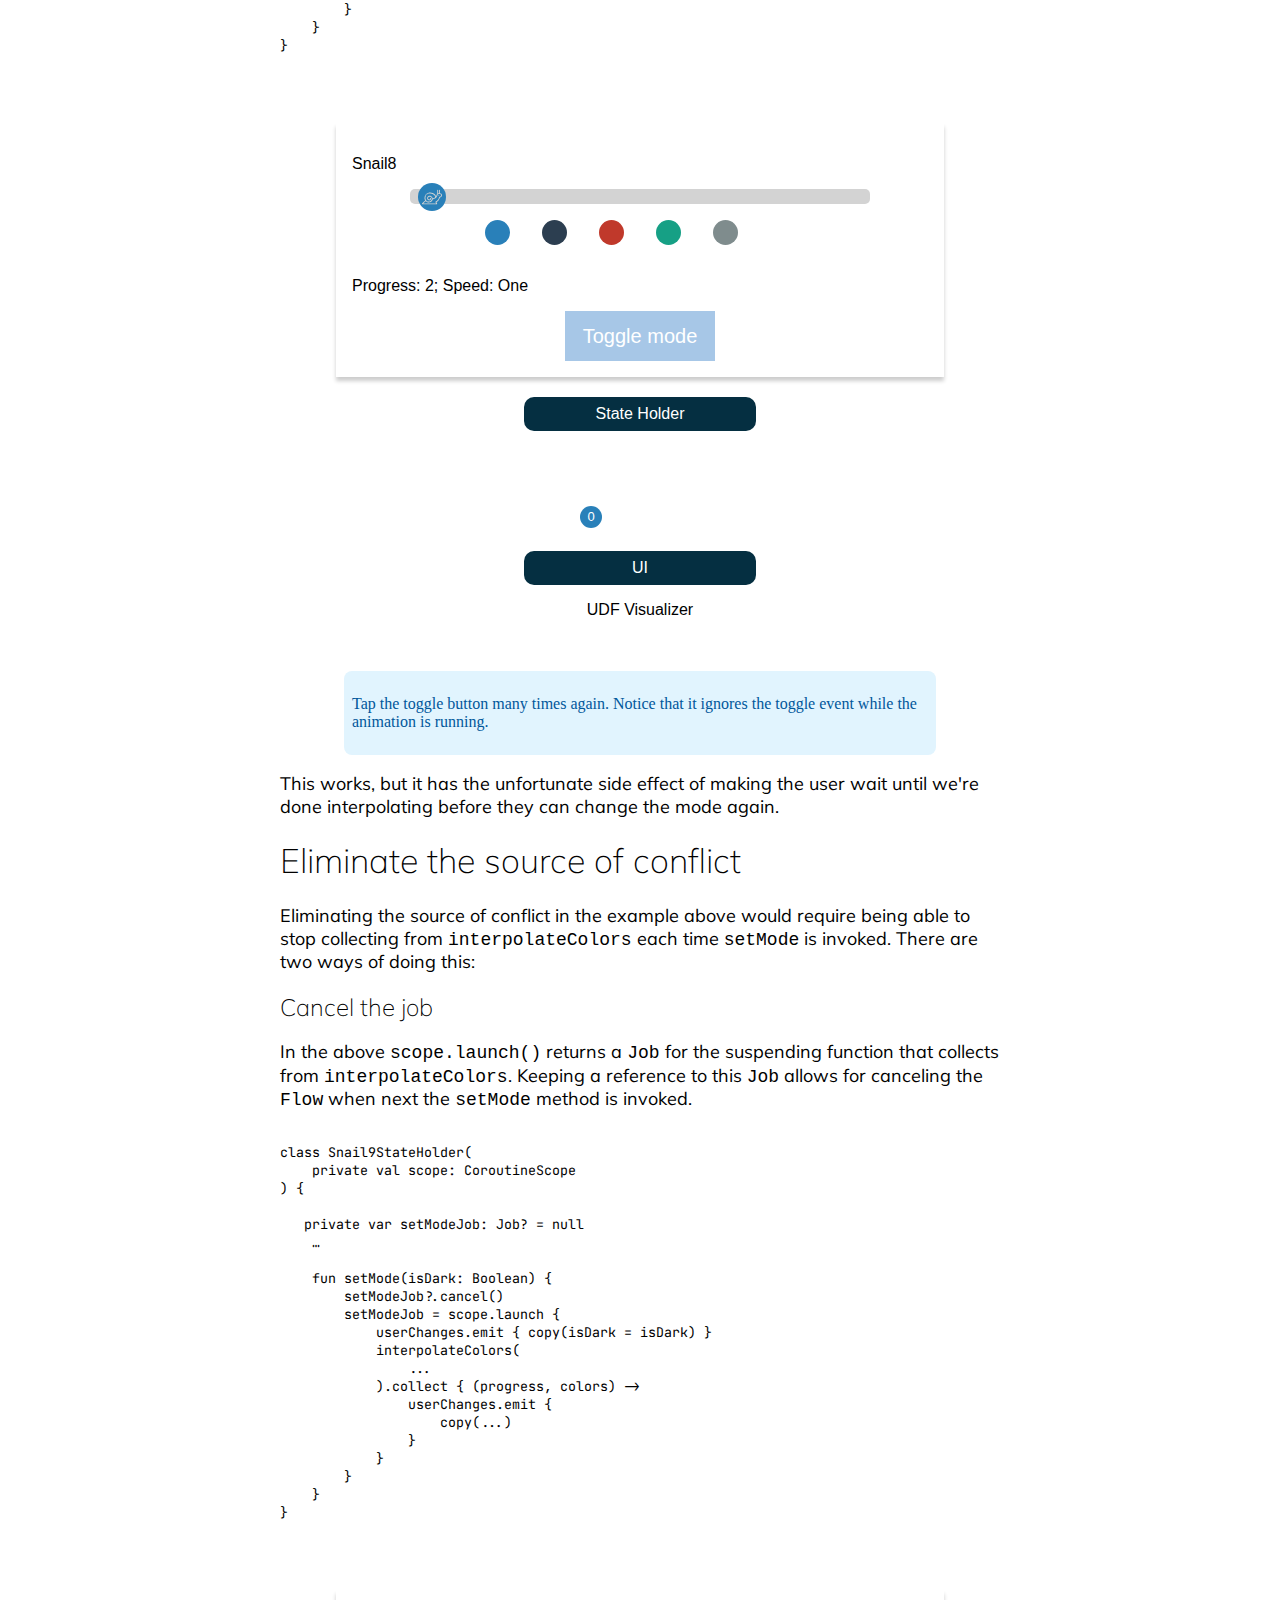
==== commit 007d3be5: "Update website" ====
--- a/docs/index.html
+++ b/docs/index.html
@@ -19,12 +19,12 @@
 <head>
     <meta charset="UTF-8">
     <title>State production with unidirectional data flow and Kotlin Flows</title>
-    <link rel="icon" href="favicon.ico" />
-    <link rel="icon" type="image/png" sizes="32x32" href="favicon-32x32.png">
-    <link rel="icon" type="image/png" sizes="16x16" href="favicon-16x16.png">
-    <link rel="apple-touch-icon" href="apple-touch-icon.png" />
-    <link rel="manifest" href="manifest.json" />
-    <meta name="viewport" content="width=800">
+    <link href="favicon.ico" rel="icon"/>
+    <link href="favicon-32x32.png" rel="icon" sizes="32x32" type="image/png">
+    <link href="favicon-16x16.png" rel="icon" sizes="16x16" type="image/png">
+    <link href="apple-touch-icon.png" rel="apple-touch-icon"/>
+    <link href="manifest.json" rel="manifest"/>
+    <meta content="width=800" name="viewport">
     <link href="styles.css" rel="stylesheet" type="text/css"/>
     <link href="hljs.css" rel="stylesheet">
     <link href="https://fonts.gstatic.com" rel="preconnect">
@@ -33,7 +33,11 @@
     <script async src="https://www.googletagmanager.com/gtag/js?id=G-9Q45NCPKF6"></script>
     <script>
         window.dataLayer = window.dataLayer || [];
-        function gtag(){dataLayer.push(arguments);}
+
+        function gtag() {
+            dataLayer.push(arguments);
+        }
+
         gtag('js', new Date());
 
         gtag('config', 'G-9Q45NCPKF6');
--- a/docs/styles.css
+++ b/docs/styles.css
@@ -0,0 +1,218 @@
+/*
+ * Copyright 2021 Google LLC
+ *
+ * Licensed under the Apache License, Version 2.0 (the "License");
+ * you may not use this file except in compliance with the License.
+ * You may obtain a copy of the License at
+ *
+ *     https://www.apache.org/licenses/LICENSE-2.0
+ *
+ * Unless required by applicable law or agreed to in writing, software
+ * distributed under the License is distributed on an "AS IS" BASIS,
+ * WITHOUT WARRANTIES OR CONDITIONS OF ANY KIND, either express or implied.
+ * See the License for the specific language governing permissions and
+ * limitations under the License.
+ */
+
+#root {
+    height: 100%;
+    width: 100%;
+    display: flex;
+    flex-direction: column;
+    align-items: center;
+}
+
+#container {
+    max-width: 720px;
+}
+
+pre {
+    width: 100%;
+    overflow: auto;
+    height: auto;
+    white-space: pre-wrap;
+    word-wrap: break-word;
+    text-align: start;
+}
+
+.markdown {
+    width: 100%;
+}
+
+.markdown h1 {
+    font-family: "Muli", sans-serif;
+    font-size: 48px;
+    letter-spacing: 0px;
+    font-weight: normal;
+    line-height: 90%;
+}
+
+.markdown h2 {
+    font-family: "Muli", sans-serif;
+    font-size: 34px;
+    letter-spacing: 0px;
+    font-weight: lighter;
+    line-height: 90%;
+}
+
+.markdown h3 {
+    font-family: "Muli", sans-serif;
+    font-size: 24px;
+    letter-spacing: 0px;
+    font-weight: lighter;
+    line-height: 80%;
+}
+
+.markdown p, li, ul {
+    font-family: "Muli", sans-serif;
+    font-size: 18px;
+    letter-spacing: 0px;
+    font-weight: normal;
+    line-height: 125%;
+}
+
+
+.sectionLayout {
+    display: flex;
+    flex-direction: column;
+    align-items: center;
+}
+
+.verticalLayout {
+    display: flex;
+    flex-direction: column;
+    align-items: start;
+}
+
+.horizontalLayout {
+    display: flex;
+    flex-direction: row;
+    align-items: center;
+}
+
+.centerText {
+    text-align: center;
+}
+
+.colorSwatch {
+    width: 25px;
+    height: 25px;
+    border-radius: 50%;
+    margin: 16px;
+}
+
+.cta {
+    width: 80%;
+    margin: 16px;
+    padding: 8px;
+    border-radius: 8px;
+    color: #00579B;
+    background-color: #E1F4FE;
+}
+
+.illustration {
+    width: 80%;
+    padding: 16px;
+    margin: 20px;
+    font-family: "RobotoDraft", "Roboto", sans-serif;
+}
+
+.card {
+    box-shadow: 0 4px 4px 0 rgba(0, 0, 0, 0.2);
+    transition: 0.3s;
+    width: 100%;
+    padding: 16px;
+    margin: 20px;
+}
+
+.card:hover {
+    box-shadow: 0 8px 16px 0 rgba(0, 0, 0, 0.2);
+}
+
+.snail {
+    --snailColor: rgba(0, 0, 0, 0.2);
+    -webkit-appearance: none;
+    width: 80%;
+    height: 15px;
+    border-radius: 5px;
+    background: #d3d3d3;
+    outline: none;
+    -webkit-transition: .2s;
+    transition: opacity .2s;
+}
+
+.snail:hover {
+    opacity: 1;
+}
+
+.snail::-webkit-slider-thumb {
+    -webkit-appearance: none;
+    appearance: none;
+    width: 28px;
+    height: 28px;
+    border-radius: 50%;
+    background: var(--snailColor);
+    background-image: url('snail.svg');
+    background-size: contain;
+    background-position: center center;
+    background-repeat: no-repeat;
+    background-size: 20px;
+    cursor: pointer;
+}
+
+.snail::-moz-range-thumb {
+    width: 28px;
+    height: 28px;
+    border-radius: 50%;
+    background: var(--snailColor);
+    background-image: url('snail.svg');
+    background-size: contain;
+    background-position: center center;
+    background-repeat: no-repeat;
+    background-size: 20px;
+    cursor: pointer;
+}
+
+.horizontallyCentered {
+    margin: 0 auto;
+}
+
+.progress-btn {
+    position: relative;
+    width: 150px;
+    height: 50px;
+    display: inline-block;
+    background: #A7C7E7;
+    font-family: "RobotoDraft", "Roboto", sans-serif;
+    color: #fff;
+    font-weight: normal;
+    font-size: 20px;
+}
+
+.progress-btn:not(.active) {
+    cursor: pointer;
+}
+
+.progress-btn .btn {
+    position: absolute;
+    left: 0;
+    top: 0;
+    right: 0;
+    bottom: 0;
+    line-height: 50px;
+    text-align: center;
+    z-index: 5;
+}
+
+.progress-btn .progress {
+    position: absolute;
+    left: 0;
+    top: 0;
+    right: 0;
+    bottom: 0;
+    width: 50%;
+    z-index: 10;
+    background: #2a639ccc;
+}
+
+
